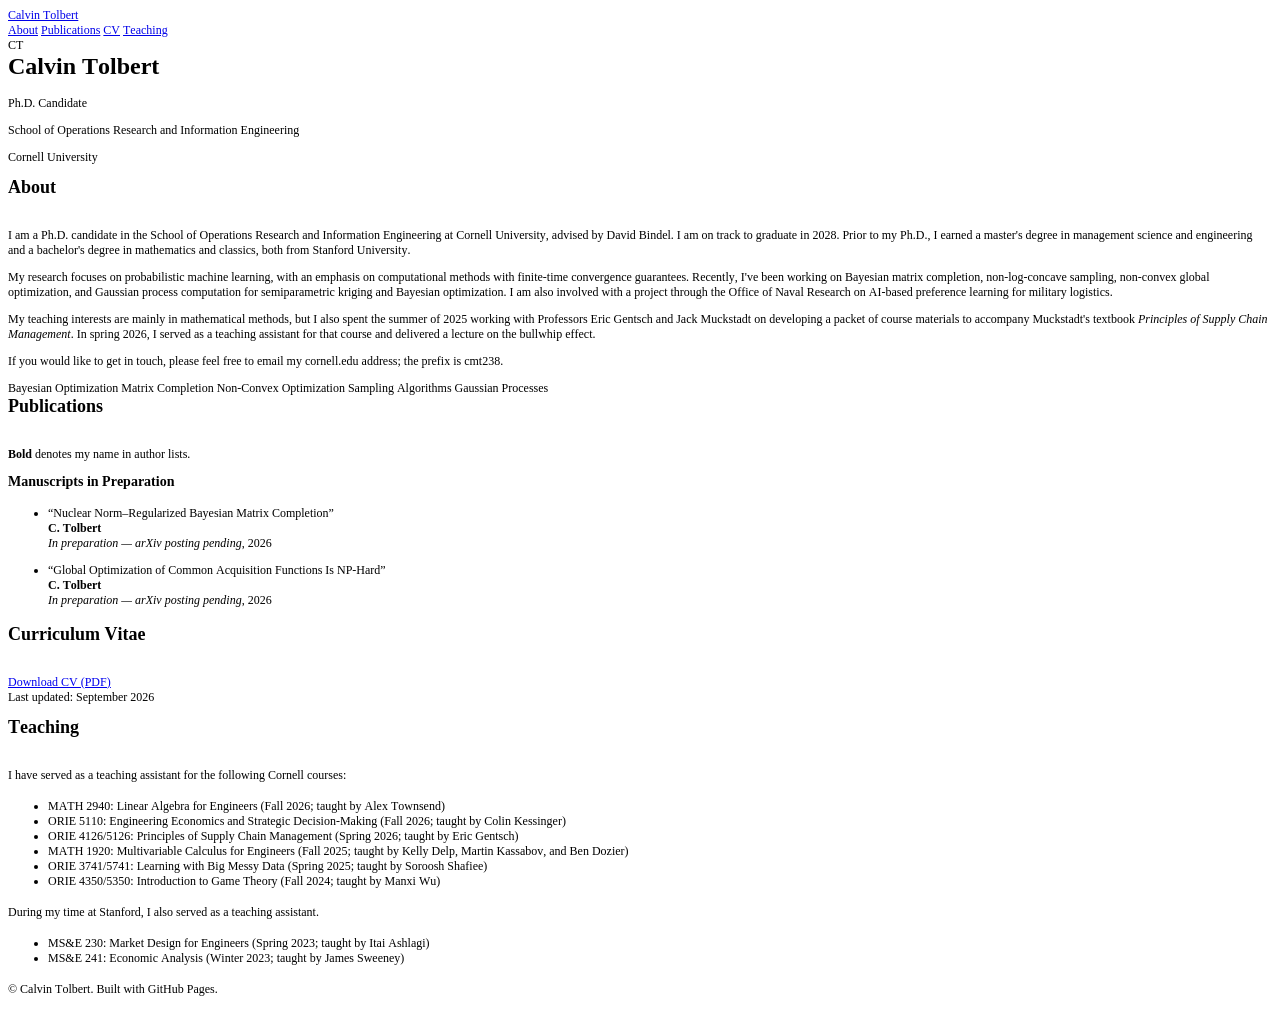
==== index.html @ 3b88bd6a "Update index.html" ====
<!DOCTYPE html PUBLIC "-//W3C//DTD HTML 4.01//EN" "http://www.w3.org/TR/html4/strict.dtd">
<html>
<head>
  <meta http-equiv="Content-Type" content="text/html; charset=utf-8">
  <meta http-equiv="Content-Style-Type" content="text/css">
  <title></title>
  <meta name="Description" content="Personal academic website of Calvin Tolbert — Ph.D. candidate, School of Operations Research and Information Engineering, Cornell University. Research, publications, and CV.">
  <meta name="Generator" content="Cocoa HTML Writer">
  <meta name="CocoaVersion" content="2685.6">
  <style type="text/css">
    p.p1 {margin: 0.0px 0.0px 0.0px 0.0px; font: 12.0px Times; color: #0000e9; -webkit-text-stroke: #0000e9}
    p.p2 {margin: 0.0px 0.0px 0.0px 0.0px; font: 12.0px Times; -webkit-text-stroke: #000000}
    p.p4 {margin: 0.0px 0.0px 12.0px 0.0px; font: 12.0px Times; -webkit-text-stroke: #000000}
    p.p6 {margin: 0.0px 0.0px 0.0px 0.0px; font: 12.0px Times; -webkit-text-stroke: #000000; min-height: 14.0px}
    li.li2 {margin: 0.0px 0.0px 0.0px 0.0px; font: 12.0px Times; -webkit-text-stroke: #000000}
    li.li4 {margin: 0.0px 0.0px 12.0px 0.0px; font: 12.0px Times; -webkit-text-stroke: #000000}
    span.s1 {text-decoration: underline ; font-kerning: none}
    span.s2 {font-kerning: none; color: #000000; -webkit-text-stroke: 0px #000000}
    span.s3 {font-kerning: none}
    span.s4 {-webkit-text-stroke: 0px #000000}
    ul.ul1 {list-style-type: disc}
  </style>
</head>
<body>
<p class="p1"><span class="s1">Calvin Tolbert</span></p>
<p class="p1"><span class="s1">About</span><span class="s2"> </span><span class="s1">Publications</span><span class="s2"> </span><span class="s1">CV</span><span class="s2"> </span><span class="s1">Teaching</span><span class="s2"> </span></p>
<p class="p2"><span class="s3">CT</span></p>
<h1 style="margin: 0.0px 0.0px 16.1px 0.0px; font: 24.0px Times; -webkit-text-stroke: #000000"><span class="s3"><b>Calvin Tolbert</b></span></h1>
<p class="p4"><span class="s3">Ph.D. Candidate</span></p>
<p class="p4"><span class="s3">School of Operations Research and Information Engineering</span></p>
<p class="p4"><span class="s3">Cornell University</span></p>
<h2 style="margin: 0.0px 0.0px 14.9px 0.0px; font: 18.0px Times; -webkit-text-stroke: #000000"><span class="s3"><b>About</b></span></h2>
<p class="p6"><span class="s3"></span><br></p>
<p class="p4"><span class="s3">I am a Ph.D. candidate in the School of Operations Research and Information Engineering at Cornell University, advised by David Bindel. I am on track to graduate in 2028. Prior to my Ph.D., I earned a master's degree in management science and engineering and a bachelor's degree in mathematics and classics, both from Stanford University.</span></p>
<p class="p4"><span class="s3">My research focuses on probabilistic machine learning, with an emphasis on computational methods with finite-time convergence guarantees. Recently, I've been working on Bayesian matrix completion, non-log-concave sampling, non-convex global optimization, and Gaussian process computation for semiparametric kriging and Bayesian optimization. I am also involved with a project through the Office of Naval Research on AI-based preference learning for military logistics.</span></p>
<p class="p4"><span class="s3">My teaching interests are mainly in mathematical methods, but I also spent the summer of 2025 working with Professors Eric Gentsch and Jack Muckstadt on developing a packet of course materials to accompany Muckstadt's textbook <i>Principles of Supply Chain Management</i>. In spring 2026, I served as a teaching assistant for that course and delivered a lecture on the bullwhip effect.</span></p>
<p class="p4"><span class="s3">If you would like to get in touch, please feel free to email my cornell.edu address; the prefix is cmt238.</span></p>
<p class="p2"><span class="s3">Bayesian Optimization Matrix Completion Non-Convex Optimization Sampling Algorithms Gaussian Processes</span></p>
<h2 style="margin: 0.0px 0.0px 14.9px 0.0px; font: 18.0px Times; -webkit-text-stroke: #000000"><span class="s3"><b>Publications</b></span></h2>
<p class="p6"><span class="s3"></span><br></p>
<p class="p4"><span class="s3"><b>Bold</b> denotes my name in author lists.</span></p>
<h3 style="margin: 0.0px 0.0px 14.0px 0.0px; font: 14.0px Times; -webkit-text-stroke: #000000"><span class="s3"><b>Manuscripts in Preparation</b></span></h3>
<ul class="ul1">
  <li class="li4"><span class="s4"></span><span class="s3">“Nuclear Norm–Regularized Bayesian Matrix Completion”<br>
<b>C. Tolbert</b><br>
<i>In preparation — arXiv posting pending</i>, 2026</span></li>
  <li class="li4"><span class="s4"></span><span class="s3">“Global Optimization of Common Acquisition Functions Is NP-Hard”<br>
<b>C. Tolbert</b><br>
<i>In preparation — arXiv posting pending</i>, 2026</span></li>
</ul>
<h2 style="margin: 0.0px 0.0px 14.9px 0.0px; font: 18.0px Times; -webkit-text-stroke: #000000"><span class="s3"><b>Curriculum Vitae</b></span></h2>
<p class="p6"><span class="s3"></span><br></p>
<!-- <p class="p4"><span class="s3">For full details on my education, research, teaching, and presentations, please see my CV.</span></p> -->
<p class="p1"><span class="s1"><a href="file:///Users/calvintolbert/Downloads/academic-site%202/cv/Tolbert%20CV%2008-2026.pdf">Download CV (PDF)</a></span></p>
<p class="p4"><span class="s3">Last updated: September 2026</span></p>
<h2 style="margin: 0.0px 0.0px 14.9px 0.0px; font: 18.0px Times; -webkit-text-stroke: #000000"><span class="s3"><b>Teaching</b></span></h2>
<p class="p6"><span class="s3"></span><br></p>
<p class="p4"><span class="s3">I have served as a teaching assistant for the following Cornell courses:</span></p>
<ul class="ul1">
  <li class="li2"><span class="s4"></span><span class="s3">MATH 2940: Linear Algebra for Engineers (Fall 2026; taught by Alex Townsend)</span></li>
  <li class="li2"><span class="s4"></span><span class="s3">ORIE 5110: Engineering Economics and Strategic Decision-Making (Fall 2026; taught by Colin Kessinger)</span></li>
  <li class="li2"><span class="s4"></span><span class="s3">ORIE 4126/5126: Principles of Supply Chain Management (Spring 2026; taught by Eric Gentsch)</span></li>
  <li class="li2"><span class="s4"></span><span class="s3">MATH 1920: Multivariable Calculus for Engineers (Fall 2025; taught by Kelly Delp, Martin Kassabov, and Ben Dozier)</span></li>
  <li class="li2"><span class="s4"></span><span class="s3">ORIE 3741/5741: Learning with Big Messy Data (Spring 2025; taught by Soroosh Shafiee)</span></li>
  <li class="li2"><span class="s4"></span><span class="s3">ORIE 4350/5350: Introduction to Game Theory (Fall 2024; taught by Manxi Wu)</span></li>
</ul>
<p class="p4"><span class="s3">During my time at Stanford, I also served as a teaching assistant.</span></p>
<ul class="ul1">
  <li class="li2"><span class="s4"></span><span class="s3">MS&amp;E 230: Market Design for Engineers (Spring 2023; taught by Itai Ashlagi)</span></li>
  <li class="li2"><span class="s4"></span><span class="s3">MS&amp;E 241: Economic Analysis (Winter 2023; taught by James Sweeney)</span></li>
</ul>
<p class="p4"><span class="s3">© Calvin Tolbert. Built with GitHub Pages.</span></p>
</body>
</html>
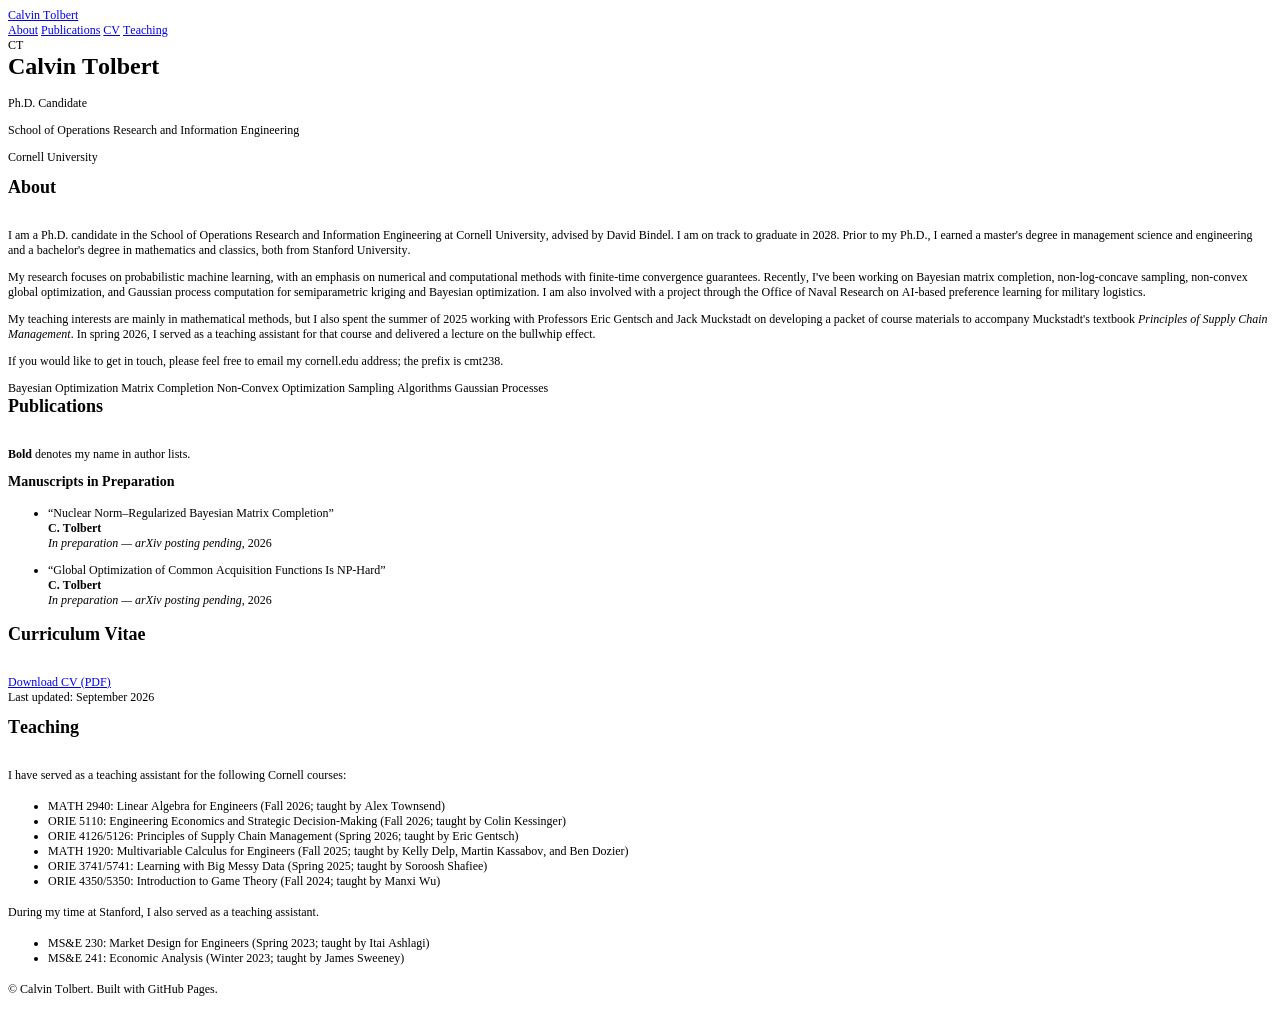
==== commit d97c2e78: "Update index.html" ====
--- a/index.html
+++ b/index.html
@@ -32,7 +32,7 @@
 <h2 style="margin: 0.0px 0.0px 14.9px 0.0px; font: 18.0px Times; -webkit-text-stroke: #000000"><span class="s3"><b>About</b></span></h2>
 <p class="p6"><span class="s3"></span><br></p>
 <p class="p4"><span class="s3">I am a Ph.D. candidate in the School of Operations Research and Information Engineering at Cornell University, advised by David Bindel. I am on track to graduate in 2028. Prior to my Ph.D., I earned a master's degree in management science and engineering and a bachelor's degree in mathematics and classics, both from Stanford University.</span></p>
-<p class="p4"><span class="s3">My research focuses on probabilistic machine learning, with an emphasis on computational methods with finite-time convergence guarantees. Recently, I've been working on Bayesian matrix completion, non-log-concave sampling, non-convex global optimization, and Gaussian process computation for semiparametric kriging and Bayesian optimization. I am also involved with a project through the Office of Naval Research on AI-based preference learning for military logistics.</span></p>
+<p class="p4"><span class="s3">My research focuses on probabilistic machine learning, with an emphasis on numerical and computational methods with finite-time convergence guarantees. Recently, I've been working on Bayesian matrix completion, non-log-concave sampling, non-convex global optimization, and Gaussian process computation for semiparametric kriging and Bayesian optimization. I am also involved with a project through the Office of Naval Research on AI-based preference learning for military logistics.</span></p>
 <p class="p4"><span class="s3">My teaching interests are mainly in mathematical methods, but I also spent the summer of 2025 working with Professors Eric Gentsch and Jack Muckstadt on developing a packet of course materials to accompany Muckstadt's textbook <i>Principles of Supply Chain Management</i>. In spring 2026, I served as a teaching assistant for that course and delivered a lecture on the bullwhip effect.</span></p>
 <p class="p4"><span class="s3">If you would like to get in touch, please feel free to email my cornell.edu address; the prefix is cmt238.</span></p>
 <p class="p2"><span class="s3">Bayesian Optimization Matrix Completion Non-Convex Optimization Sampling Algorithms Gaussian Processes</span></p>
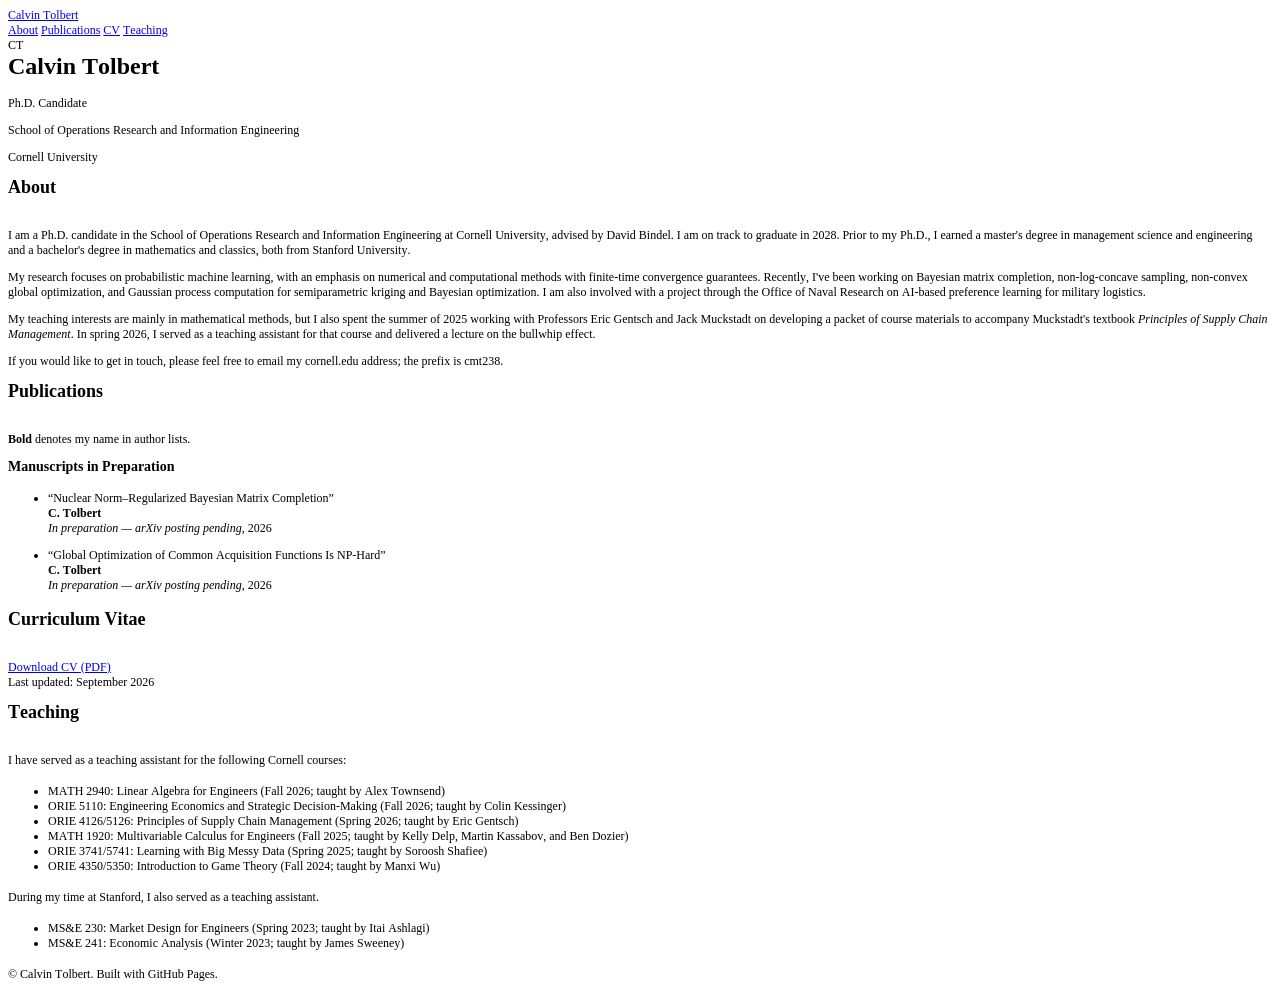
==== commit b97e7d90: "Update index.html" ====
--- a/index.html
+++ b/index.html
@@ -35,7 +35,6 @@
 <p class="p4"><span class="s3">My research focuses on probabilistic machine learning, with an emphasis on numerical and computational methods with finite-time convergence guarantees. Recently, I've been working on Bayesian matrix completion, non-log-concave sampling, non-convex global optimization, and Gaussian process computation for semiparametric kriging and Bayesian optimization. I am also involved with a project through the Office of Naval Research on AI-based preference learning for military logistics.</span></p>
 <p class="p4"><span class="s3">My teaching interests are mainly in mathematical methods, but I also spent the summer of 2025 working with Professors Eric Gentsch and Jack Muckstadt on developing a packet of course materials to accompany Muckstadt's textbook <i>Principles of Supply Chain Management</i>. In spring 2026, I served as a teaching assistant for that course and delivered a lecture on the bullwhip effect.</span></p>
 <p class="p4"><span class="s3">If you would like to get in touch, please feel free to email my cornell.edu address; the prefix is cmt238.</span></p>
-<p class="p2"><span class="s3">Bayesian Optimization Matrix Completion Non-Convex Optimization Sampling Algorithms Gaussian Processes</span></p>
 <h2 style="margin: 0.0px 0.0px 14.9px 0.0px; font: 18.0px Times; -webkit-text-stroke: #000000"><span class="s3"><b>Publications</b></span></h2>
 <p class="p6"><span class="s3"></span><br></p>
 <p class="p4"><span class="s3"><b>Bold</b> denotes my name in author lists.</span></p>
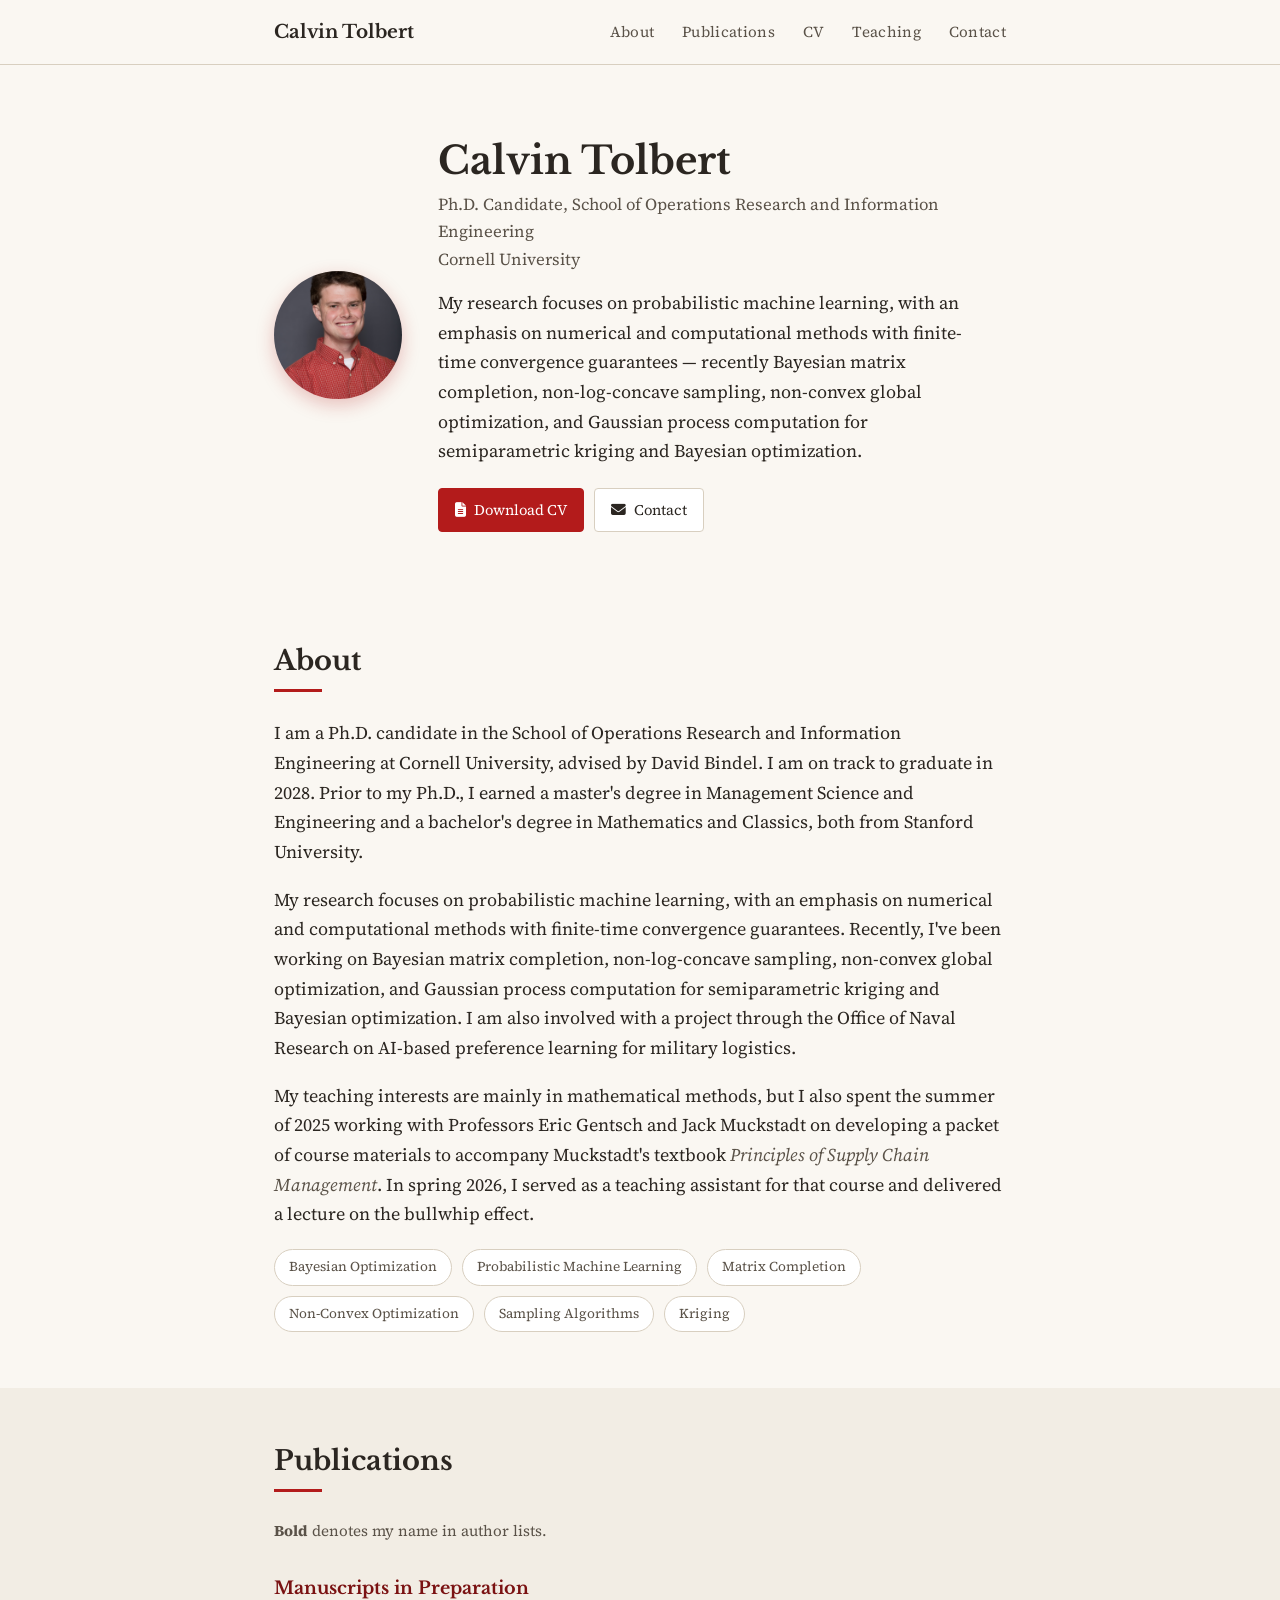
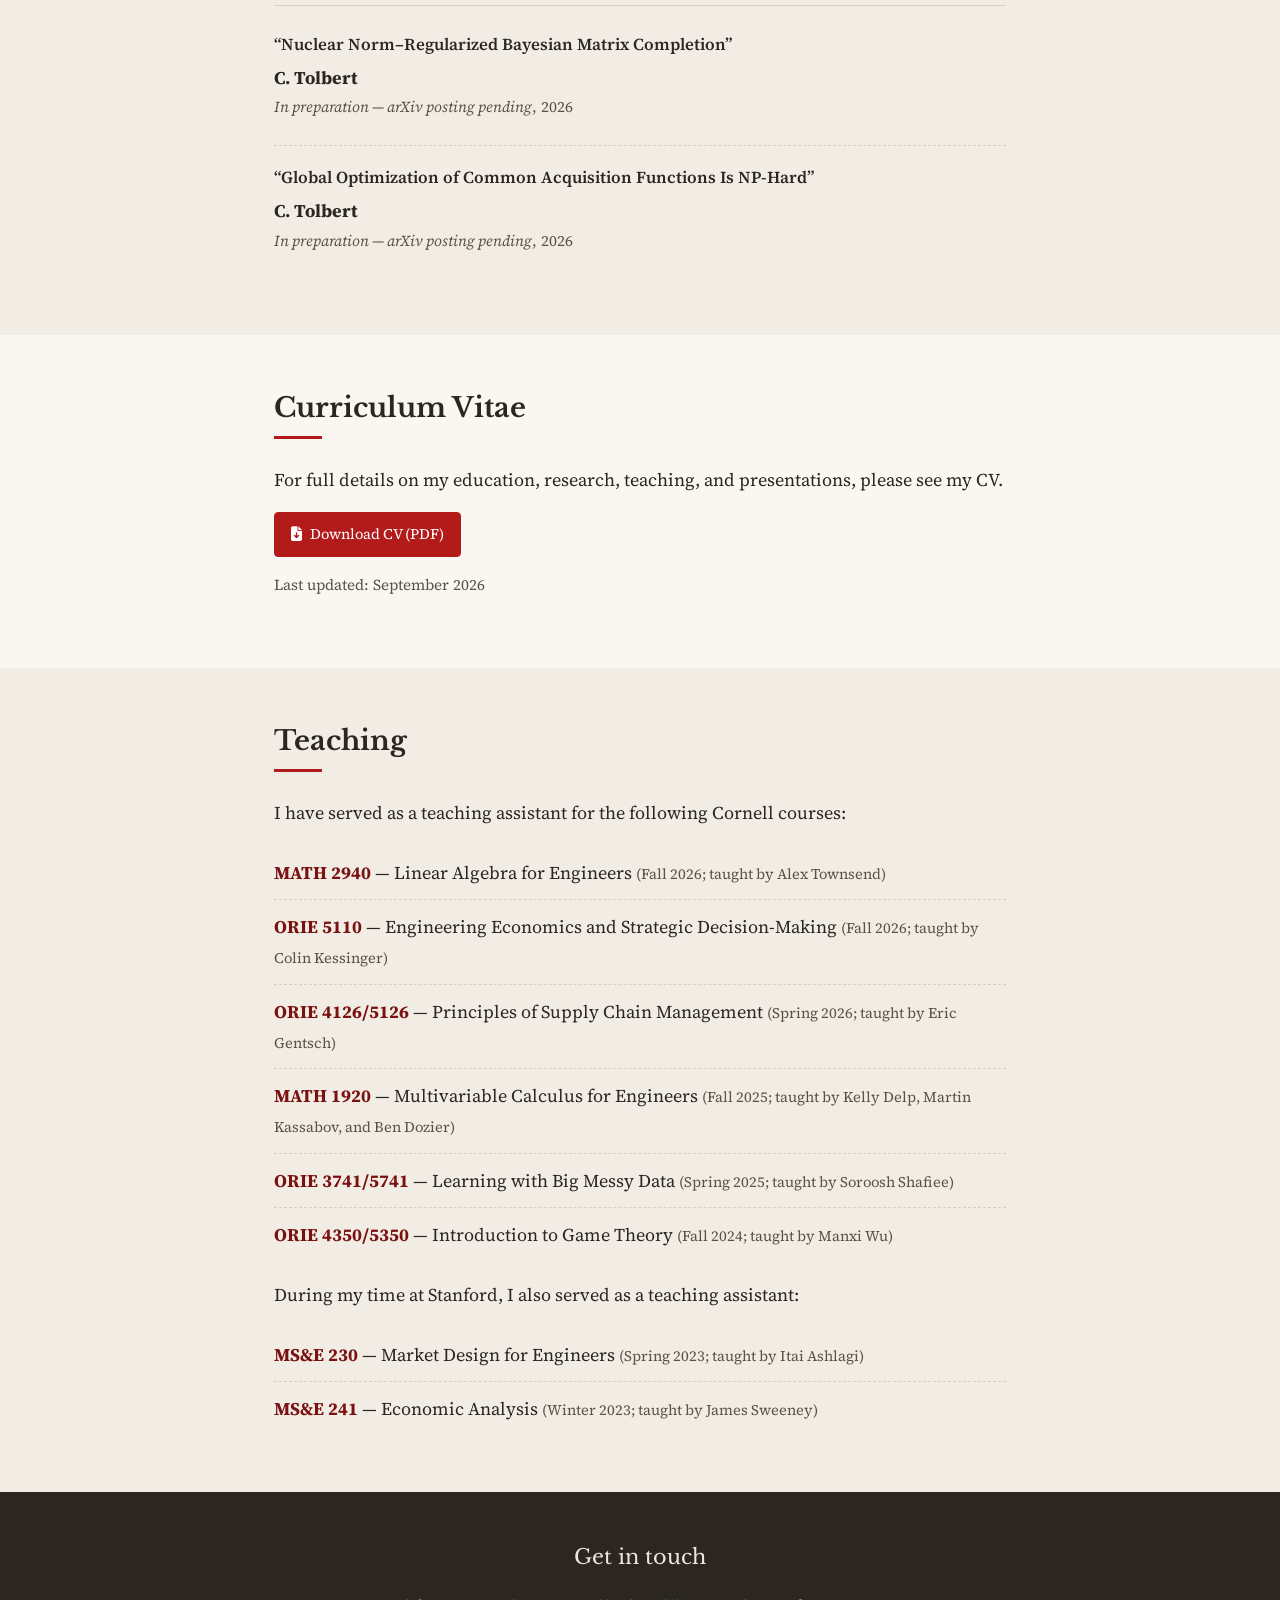
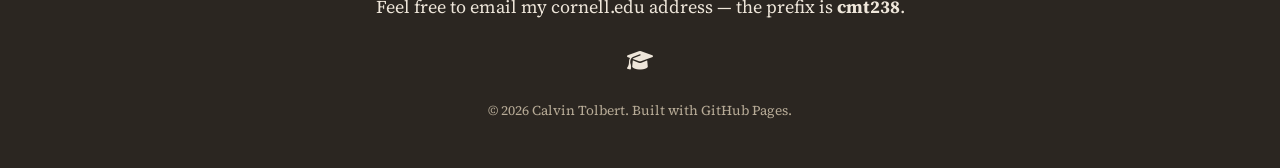
==== commit bcf64600: "Update index.html" ====
--- a/index.html
+++ b/index.html
@@ -1,73 +1,175 @@
-<!DOCTYPE html PUBLIC "-//W3C//DTD HTML 4.01//EN" "http://www.w3.org/TR/html4/strict.dtd">
-<html>
+<!DOCTYPE html>
+<html lang="en">
 <head>
-  <meta http-equiv="Content-Type" content="text/html; charset=utf-8">
-  <meta http-equiv="Content-Style-Type" content="text/css">
-  <title></title>
-  <meta name="Description" content="Personal academic website of Calvin Tolbert — Ph.D. candidate, School of Operations Research and Information Engineering, Cornell University. Research, publications, and CV.">
-  <meta name="Generator" content="Cocoa HTML Writer">
-  <meta name="CocoaVersion" content="2685.6">
-  <style type="text/css">
-    p.p1 {margin: 0.0px 0.0px 0.0px 0.0px; font: 12.0px Times; color: #0000e9; -webkit-text-stroke: #0000e9}
-    p.p2 {margin: 0.0px 0.0px 0.0px 0.0px; font: 12.0px Times; -webkit-text-stroke: #000000}
-    p.p4 {margin: 0.0px 0.0px 12.0px 0.0px; font: 12.0px Times; -webkit-text-stroke: #000000}
-    p.p6 {margin: 0.0px 0.0px 0.0px 0.0px; font: 12.0px Times; -webkit-text-stroke: #000000; min-height: 14.0px}
-    li.li2 {margin: 0.0px 0.0px 0.0px 0.0px; font: 12.0px Times; -webkit-text-stroke: #000000}
-    li.li4 {margin: 0.0px 0.0px 12.0px 0.0px; font: 12.0px Times; -webkit-text-stroke: #000000}
-    span.s1 {text-decoration: underline ; font-kerning: none}
-    span.s2 {font-kerning: none; color: #000000; -webkit-text-stroke: 0px #000000}
-    span.s3 {font-kerning: none}
-    span.s4 {-webkit-text-stroke: 0px #000000}
-    ul.ul1 {list-style-type: disc}
-  </style>
+<meta charset="UTF-8">
+<meta name="viewport" content="width=device-width, initial-scale=1.0">
+<title>Calvin Tolbert — Academic Website</title>
+<meta name="description" content="Personal academic website of Calvin Tolbert — Ph.D. candidate, School of Operations Research and Information Engineering, Cornell University. Research, publications, and CV.">
+
+<!-- Fonts -->
+<link rel="preconnect" href="https://fonts.googleapis.com">
+<link rel="preconnect" href="https://fonts.gstatic.com" crossorigin>
+<link href="https://fonts.googleapis.com/css2?family=Source+Serif+4:ital,wght@0,400;0,600;1,400&family=Libre+Baskerville:ital,wght@0,400;0,700;1,400&display=swap" rel="stylesheet">
+
+<!-- Icons -->
+<link rel="stylesheet" href="https://cdnjs.cloudflare.com/ajax/libs/font-awesome/6.5.2/css/all.min.css" integrity="sha512-SnH5WK+bZxgPHs44uWIX+LLJAJ9/2PkPKZ5QiAj6Ta86w+fsb2TkcmfRyVX3pBnMFcV7oQPJkl9QevSCWr3W6A==" crossorigin="anonymous" referrerpolicy="no-referrer">
+
+<link rel="stylesheet" href="style.css">
 </head>
 <body>
-<p class="p1"><span class="s1">Calvin Tolbert</span></p>
-<p class="p1"><span class="s1">About</span><span class="s2"> </span><span class="s1">Publications</span><span class="s2"> </span><span class="s1">CV</span><span class="s2"> </span><span class="s1">Teaching</span><span class="s2"> </span></p>
-<p class="p2"><span class="s3">CT</span></p>
-<h1 style="margin: 0.0px 0.0px 16.1px 0.0px; font: 24.0px Times; -webkit-text-stroke: #000000"><span class="s3"><b>Calvin Tolbert</b></span></h1>
-<p class="p4"><span class="s3">Ph.D. Candidate</span></p>
-<p class="p4"><span class="s3">School of Operations Research and Information Engineering</span></p>
-<p class="p4"><span class="s3">Cornell University</span></p>
-<h2 style="margin: 0.0px 0.0px 14.9px 0.0px; font: 18.0px Times; -webkit-text-stroke: #000000"><span class="s3"><b>About</b></span></h2>
-<p class="p6"><span class="s3"></span><br></p>
-<p class="p4"><span class="s3">I am a Ph.D. candidate in the School of Operations Research and Information Engineering at Cornell University, advised by David Bindel. I am on track to graduate in 2028. Prior to my Ph.D., I earned a master's degree in management science and engineering and a bachelor's degree in mathematics and classics, both from Stanford University.</span></p>
-<p class="p4"><span class="s3">My research focuses on probabilistic machine learning, with an emphasis on numerical and computational methods with finite-time convergence guarantees. Recently, I've been working on Bayesian matrix completion, non-log-concave sampling, non-convex global optimization, and Gaussian process computation for semiparametric kriging and Bayesian optimization. I am also involved with a project through the Office of Naval Research on AI-based preference learning for military logistics.</span></p>
-<p class="p4"><span class="s3">My teaching interests are mainly in mathematical methods, but I also spent the summer of 2025 working with Professors Eric Gentsch and Jack Muckstadt on developing a packet of course materials to accompany Muckstadt's textbook <i>Principles of Supply Chain Management</i>. In spring 2026, I served as a teaching assistant for that course and delivered a lecture on the bullwhip effect.</span></p>
-<p class="p4"><span class="s3">If you would like to get in touch, please feel free to email my cornell.edu address; the prefix is cmt238.</span></p>
-<h2 style="margin: 0.0px 0.0px 14.9px 0.0px; font: 18.0px Times; -webkit-text-stroke: #000000"><span class="s3"><b>Publications</b></span></h2>
-<p class="p6"><span class="s3"></span><br></p>
-<p class="p4"><span class="s3"><b>Bold</b> denotes my name in author lists.</span></p>
-<h3 style="margin: 0.0px 0.0px 14.0px 0.0px; font: 14.0px Times; -webkit-text-stroke: #000000"><span class="s3"><b>Manuscripts in Preparation</b></span></h3>
-<ul class="ul1">
-  <li class="li4"><span class="s4"></span><span class="s3">“Nuclear Norm–Regularized Bayesian Matrix Completion”<br>
-<b>C. Tolbert</b><br>
-<i>In preparation — arXiv posting pending</i>, 2026</span></li>
-  <li class="li4"><span class="s4"></span><span class="s3">“Global Optimization of Common Acquisition Functions Is NP-Hard”<br>
-<b>C. Tolbert</b><br>
-<i>In preparation — arXiv posting pending</i>, 2026</span></li>
-</ul>
-<h2 style="margin: 0.0px 0.0px 14.9px 0.0px; font: 18.0px Times; -webkit-text-stroke: #000000"><span class="s3"><b>Curriculum Vitae</b></span></h2>
-<p class="p6"><span class="s3"></span><br></p>
-<!-- <p class="p4"><span class="s3">For full details on my education, research, teaching, and presentations, please see my CV.</span></p> -->
-<p class="p1"><span class="s1"><a href="file:///Users/calvintolbert/Downloads/academic-site%202/cv/Tolbert%20CV%2008-2026.pdf">Download CV (PDF)</a></span></p>
-<p class="p4"><span class="s3">Last updated: September 2026</span></p>
-<h2 style="margin: 0.0px 0.0px 14.9px 0.0px; font: 18.0px Times; -webkit-text-stroke: #000000"><span class="s3"><b>Teaching</b></span></h2>
-<p class="p6"><span class="s3"></span><br></p>
-<p class="p4"><span class="s3">I have served as a teaching assistant for the following Cornell courses:</span></p>
-<ul class="ul1">
-  <li class="li2"><span class="s4"></span><span class="s3">MATH 2940: Linear Algebra for Engineers (Fall 2026; taught by Alex Townsend)</span></li>
-  <li class="li2"><span class="s4"></span><span class="s3">ORIE 5110: Engineering Economics and Strategic Decision-Making (Fall 2026; taught by Colin Kessinger)</span></li>
-  <li class="li2"><span class="s4"></span><span class="s3">ORIE 4126/5126: Principles of Supply Chain Management (Spring 2026; taught by Eric Gentsch)</span></li>
-  <li class="li2"><span class="s4"></span><span class="s3">MATH 1920: Multivariable Calculus for Engineers (Fall 2025; taught by Kelly Delp, Martin Kassabov, and Ben Dozier)</span></li>
-  <li class="li2"><span class="s4"></span><span class="s3">ORIE 3741/5741: Learning with Big Messy Data (Spring 2025; taught by Soroosh Shafiee)</span></li>
-  <li class="li2"><span class="s4"></span><span class="s3">ORIE 4350/5350: Introduction to Game Theory (Fall 2024; taught by Manxi Wu)</span></li>
-</ul>
-<p class="p4"><span class="s3">During my time at Stanford, I also served as a teaching assistant.</span></p>
-<ul class="ul1">
-  <li class="li2"><span class="s4"></span><span class="s3">MS&amp;E 230: Market Design for Engineers (Spring 2023; taught by Itai Ashlagi)</span></li>
-  <li class="li2"><span class="s4"></span><span class="s3">MS&amp;E 241: Economic Analysis (Winter 2023; taught by James Sweeney)</span></li>
-</ul>
-<p class="p4"><span class="s3">© Calvin Tolbert. Built with GitHub Pages.</span></p>
+
+<header class="site-header">
+  <div class="wrap header-inner">
+    <a class="brand" href="#top">Calvin Tolbert</a>
+    <button class="nav-toggle" id="navToggle" aria-label="Toggle navigation" aria-expanded="false">
+      <span></span><span></span><span></span>
+    </button>
+    <nav id="siteNav">
+      <a href="#about">About</a>
+      <a href="#publications">Publications</a>
+      <a href="#cv">CV</a>
+      <a href="#teaching">Teaching</a>
+      <a href="#contact">Contact</a>
+    </nav>
+  </div>
+</header>
+
+<main>
+
+  <!-- ================= HERO ================= -->
+  <section class="hero" id="top">
+    <div class="wrap hero-inner">
+      <img class="avatar" src="assets/img/Calvin%204.jpg" alt="Photo of Calvin Tolbert">
+      <div class="hero-text">
+        <h1>Calvin Tolbert</h1>
+        <p class="role">Ph.D. Candidate, School of Operations Research and Information Engineering<br>Cornell University</p>
+        <p class="tagline">My research focuses on probabilistic machine learning, with an emphasis on numerical and computational methods with finite-time convergence guarantees — recently Bayesian matrix completion, non-log-concave sampling, non-convex global optimization, and Gaussian process computation for semiparametric kriging and Bayesian optimization.</p>
+        <div class="hero-links">
+          <a href="cv/Tolbert%20CV%2008-2026.pdf" class="btn btn-primary"><i class="fa-solid fa-file-lines"></i> Download CV</a>
+          <a href="#contact" class="btn"><i class="fa-solid fa-envelope"></i> Contact</a>
+        </div>
+      </div>
+    </div>
+  </section>
+
+  <!-- ================= ABOUT ================= -->
+  <section id="about" class="section">
+    <div class="wrap">
+      <h2>About</h2>
+      <div class="rule"></div>
+      <p>
+        I am a Ph.D. candidate in the School of Operations Research and Information Engineering at Cornell
+        University, advised by David Bindel. I am on track to graduate in 2028. Prior to my Ph.D., I earned
+        a master's degree in Management Science and Engineering and a bachelor's degree in Mathematics and
+        Classics, both from Stanford University.
+      </p>
+      <p>
+        My research focuses on probabilistic machine learning, with an emphasis on numerical and
+        computational methods with finite-time convergence guarantees. Recently, I've been working on
+        Bayesian matrix completion, non-log-concave sampling, non-convex global optimization, and Gaussian
+        process computation for semiparametric kriging and Bayesian optimization. I am also involved with a
+        project through the Office of Naval Research on AI-based preference learning for military logistics.
+      </p>
+      <p>
+        My teaching interests are mainly in mathematical methods, but I also spent the summer of 2025
+        working with Professors Eric Gentsch and Jack Muckstadt on developing a packet of course materials
+        to accompany Muckstadt's textbook <em>Principles of Supply Chain Management</em>. In spring 2026, I
+        served as a teaching assistant for that course and delivered a lecture on the bullwhip effect.
+      </p>
+
+      <div class="interests">
+        <span class="tag">Bayesian Optimization</span>
+        <span class="tag">Probabilistic Machine Learning</span>
+        <span class="tag">Matrix Completion</span>
+        <span class="tag">Non-Convex Optimization</span>
+        <span class="tag">Sampling Algorithms</span>
+        <span class="tag">Kriging</span>
+      </div>
+    </div>
+  </section>
+
+  <!-- ================= PUBLICATIONS ================= -->
+  <section id="publications" class="section alt">
+    <div class="wrap">
+      <h2>Publications</h2>
+      <div class="rule"></div>
+      <p class="section-note"><strong>Bold</strong> denotes my name in author lists.</p>
+
+      <h3 class="pub-group">Manuscripts in Preparation</h3>
+      <ul class="pub-list">
+        <li class="pub-item">
+          <p class="pub-title">&ldquo;Nuclear Norm&#8211;Regularized Bayesian Matrix Completion&rdquo;</p>
+          <p class="pub-authors"><strong>C. Tolbert</strong></p>
+          <p class="pub-venue"><em>In preparation — arXiv posting pending</em>, 2026</p>
+        </li>
+        <li class="pub-item">
+          <p class="pub-title">&ldquo;Global Optimization of Common Acquisition Functions Is NP-Hard&rdquo;</p>
+          <p class="pub-authors"><strong>C. Tolbert</strong></p>
+          <p class="pub-venue"><em>In preparation — arXiv posting pending</em>, 2026</p>
+        </li>
+      </ul>
+    </div>
+  </section>
+
+  <!-- ================= CV ================= -->
+  <section id="cv" class="section">
+    <div class="wrap cv-wrap">
+      <h2>Curriculum Vitae</h2>
+      <div class="rule"></div>
+      <p>For full details on my education, research, teaching, and presentations, please see my CV.</p>
+      <a href="cv/Tolbert%20CV%2008-2026.pdf" class="btn btn-primary"><i class="fa-solid fa-file-arrow-down"></i> Download CV (PDF)</a>
+      <p class="section-note">Last updated: September 2026</p>
+    </div>
+  </section>
+
+  <!-- ================= TEACHING ================= -->
+  <section id="teaching" class="section alt">
+    <div class="wrap">
+      <h2>Teaching</h2>
+      <div class="rule"></div>
+      <p>I have served as a teaching assistant for the following Cornell courses:</p>
+      <ul class="teaching-list">
+        <li><span class="course-code">MATH 2940</span> — <span class="course-name">Linear Algebra for Engineers</span> <span class="course-role">(Fall 2026; taught by Alex Townsend)</span></li>
+        <li><span class="course-code">ORIE 5110</span> — <span class="course-name">Engineering Economics and Strategic Decision-Making</span> <span class="course-role">(Fall 2026; taught by Colin Kessinger)</span></li>
+        <li><span class="course-code">ORIE 4126/5126</span> — <span class="course-name">Principles of Supply Chain Management</span> <span class="course-role">(Spring 2026; taught by Eric Gentsch)</span></li>
+        <li><span class="course-code">MATH 1920</span> — <span class="course-name">Multivariable Calculus for Engineers</span> <span class="course-role">(Fall 2025; taught by Kelly Delp, Martin Kassabov, and Ben Dozier)</span></li>
+        <li><span class="course-code">ORIE 3741/5741</span> — <span class="course-name">Learning with Big Messy Data</span> <span class="course-role">(Spring 2025; taught by Soroosh Shafiee)</span></li>
+        <li><span class="course-code">ORIE 4350/5350</span> — <span class="course-name">Introduction to Game Theory</span> <span class="course-role">(Fall 2024; taught by Manxi Wu)</span></li>
+      </ul>
+      <p>During my time at Stanford, I also served as a teaching assistant:</p>
+      <ul class="teaching-list">
+        <li><span class="course-code">MS&amp;E 230</span> — <span class="course-name">Market Design for Engineers</span> <span class="course-role">(Spring 2023; taught by Itai Ashlagi)</span></li>
+        <li><span class="course-code">MS&amp;E 241</span> — <span class="course-name">Economic Analysis</span> <span class="course-role">(Winter 2023; taught by James Sweeney)</span></li>
+      </ul>
+    </div>
+  </section>
+
+</main>
+
+<!-- ================= CONTACT / FOOTER ================= -->
+<footer id="contact">
+  <div class="wrap footer-inner">
+    <p class="footer-lead">Get in touch</p>
+    <p class="footer-email">Feel free to email my cornell.edu address — the prefix is <strong>cmt238</strong>.</p>
+    <div class="social-links">
+      <a href="https://scholar.google.com/citations?user=REPLACE_ME" aria-label="Google Scholar"><i class="fa-solid fa-graduation-cap"></i></a>
+    </div>
+    <p class="copyright">&copy; <span id="year"></span> Calvin Tolbert. Built with GitHub Pages.</p>
+  </div>
+</footer>
+
+<script>
+  document.getElementById('year').textContent = new Date().getFullYear();
+  const toggle = document.getElementById('navToggle');
+  const nav = document.getElementById('siteNav');
+  toggle.addEventListener('click', () => {
+    const open = nav.classList.toggle('open');
+    toggle.setAttribute('aria-expanded', open);
+  });
+  document.querySelectorAll('#siteNav a').forEach(link => {
+    link.addEventListener('click', () => nav.classList.remove('open'));
+  });
+</script>
+
 </body>
 </html>
--- a/style.css
+++ b/style.css
@@ -0,0 +1,419 @@
+/* ============================================================
+   Academic personal site — classic serif / CV style
+   Swap the CSS variables below to change the whole color scheme.
+   Default accent is Cornell carnelian (#B31B1B) — change freely.
+   ============================================================ */
+
+:root {
+  --bg: #faf7f2;
+  --bg-alt: #f2ede4;
+  --ink: #2b2621;
+  --ink-soft: #5a5248;
+  --accent: #b31b1b;
+  --accent-ink: #7a1212;
+  --rule: #d8cfc0;
+  --card-bg: #ffffff;
+  --serif-display: "Libre Baskerville", "Source Serif 4", Georgia, serif;
+  --serif-body: "Source Serif 4", Georgia, "Times New Roman", serif;
+  --max-width: 780px;
+}
+
+* { box-sizing: border-box; }
+
+html {
+  scroll-behavior: smooth;
+}
+
+body {
+  margin: 0;
+  background: var(--bg);
+  color: var(--ink);
+  font-family: var(--serif-body);
+  font-size: 18px;
+  line-height: 1.65;
+  -webkit-font-smoothing: antialiased;
+}
+
+.wrap {
+  max-width: var(--max-width);
+  margin: 0 auto;
+  padding: 0 24px;
+}
+
+h1, h2, h3 {
+  font-family: var(--serif-display);
+  font-weight: 700;
+  line-height: 1.25;
+  margin: 0 0 0.4em;
+}
+
+a {
+  color: var(--accent-ink);
+  text-decoration: none;
+  border-bottom: 1px solid transparent;
+  transition: border-color 0.15s ease, color 0.15s ease;
+}
+
+a:hover {
+  border-bottom-color: currentColor;
+}
+
+em {
+  font-style: italic;
+  color: var(--ink-soft);
+}
+
+/* ---------------- Header / Nav ---------------- */
+
+.site-header {
+  position: sticky;
+  top: 0;
+  z-index: 20;
+  background: rgba(250, 247, 242, 0.92);
+  backdrop-filter: saturate(180%) blur(6px);
+  border-bottom: 1px solid var(--rule);
+}
+
+.header-inner {
+  display: flex;
+  align-items: center;
+  justify-content: space-between;
+  height: 64px;
+}
+
+.brand {
+  font-family: var(--serif-display);
+  font-weight: 700;
+  font-size: 1.15rem;
+  color: var(--ink);
+  border-bottom: none;
+}
+
+#siteNav {
+  display: flex;
+  gap: 28px;
+}
+
+#siteNav a {
+  color: var(--ink-soft);
+  font-size: 0.95rem;
+  letter-spacing: 0.02em;
+}
+
+#siteNav a:hover {
+  color: var(--accent-ink);
+}
+
+.nav-toggle {
+  display: none;
+  flex-direction: column;
+  justify-content: center;
+  gap: 5px;
+  width: 32px;
+  height: 32px;
+  background: none;
+  border: none;
+  cursor: pointer;
+  padding: 0;
+}
+
+.nav-toggle span {
+  display: block;
+  height: 2px;
+  width: 100%;
+  background: var(--ink);
+}
+
+/* ---------------- Hero ---------------- */
+
+.hero {
+  padding: 72px 0 56px;
+}
+
+.hero-inner {
+  display: flex;
+  align-items: center;
+  gap: 36px;
+}
+
+.avatar {
+  flex: none;
+  width: 128px;
+  height: 128px;
+  border-radius: 50%;
+  background: var(--accent);
+  color: #fff;
+  font-family: var(--serif-display);
+  font-size: 2.4rem;
+  display: flex;
+  align-items: center;
+  justify-content: center;
+  box-shadow: 0 6px 18px rgba(179, 27, 27, 0.25);
+  object-fit: cover;
+}
+
+.hero-text h1 {
+  font-size: 2.4rem;
+  margin-bottom: 0.15em;
+}
+
+.role {
+  margin: 0 0 14px;
+  color: var(--ink-soft);
+  font-size: 1.05rem;
+}
+
+.tagline {
+  margin: 0 0 22px;
+  max-width: 60ch;
+}
+
+.hero-links {
+  display: flex;
+  flex-wrap: wrap;
+  gap: 10px;
+}
+
+/* ---------------- Buttons ---------------- */
+
+.btn {
+  display: inline-flex;
+  align-items: center;
+  gap: 8px;
+  padding: 9px 16px;
+  border-radius: 4px;
+  border: 1px solid var(--rule);
+  background: var(--card-bg);
+  color: var(--ink);
+  font-family: var(--serif-body);
+  font-size: 0.92rem;
+}
+
+.btn:hover {
+  border-color: var(--accent);
+  color: var(--accent-ink);
+}
+
+.btn-primary {
+  background: var(--accent);
+  border-color: var(--accent);
+  color: #fff;
+}
+
+.btn-primary:hover {
+  background: var(--accent-ink);
+  border-color: var(--accent-ink);
+  color: #fff;
+}
+
+/* ---------------- Sections ---------------- */
+
+.section {
+  padding: 56px 0;
+}
+
+.section.alt {
+  background: var(--bg-alt);
+}
+
+.section h2 {
+  font-size: 1.7rem;
+}
+
+.rule {
+  width: 48px;
+  height: 3px;
+  background: var(--accent);
+  margin: 0 0 26px;
+}
+
+.section-note {
+  color: var(--ink-soft);
+  font-size: 0.95rem;
+}
+
+/* Research interest tags */
+
+.interests {
+  display: flex;
+  flex-wrap: wrap;
+  gap: 10px;
+  margin-top: 20px;
+}
+
+.tag {
+  font-family: var(--serif-body);
+  font-size: 0.85rem;
+  padding: 6px 14px;
+  border: 1px solid var(--rule);
+  border-radius: 999px;
+  color: var(--ink-soft);
+  background: var(--card-bg);
+}
+
+/* ---------------- Publications ---------------- */
+
+.pub-group {
+  margin-top: 34px;
+  font-size: 1.1rem;
+  color: var(--accent-ink);
+  border-bottom: 1px solid var(--rule);
+  padding-bottom: 6px;
+}
+
+.pub-list {
+  list-style: none;
+  margin: 0;
+  padding: 0;
+}
+
+.pub-item {
+  padding: 18px 0;
+  border-bottom: 1px dashed var(--rule);
+}
+
+.pub-item:last-child {
+  border-bottom: none;
+}
+
+.pub-title {
+  margin: 0 0 4px;
+  font-weight: 600;
+  font-size: 1.05rem;
+}
+
+.pub-authors {
+  margin: 0 0 2px;
+  color: var(--ink);
+}
+
+.pub-venue {
+  margin: 0 0 8px;
+  color: var(--ink-soft);
+  font-size: 0.95rem;
+}
+
+.pub-links {
+  margin: 0;
+  display: flex;
+  gap: 16px;
+  font-size: 0.88rem;
+}
+
+.pub-links a {
+  color: var(--accent-ink);
+}
+
+/* ---------------- Teaching ---------------- */
+
+.teaching-list {
+  list-style: none;
+  margin: 0;
+  padding: 0;
+}
+
+.teaching-list li {
+  padding: 12px 0;
+  border-bottom: 1px dashed var(--rule);
+}
+
+.teaching-list li:last-child {
+  border-bottom: none;
+}
+
+.course-code {
+  font-weight: 700;
+  color: var(--accent-ink);
+}
+
+.course-role {
+  color: var(--ink-soft);
+  font-size: 0.92rem;
+}
+
+/* ---------------- Footer ---------------- */
+
+#contact {
+  background: var(--ink);
+  color: #eee6da;
+  padding: 48px 0 32px;
+  text-align: center;
+}
+
+.footer-lead {
+  font-family: var(--serif-display);
+  font-size: 1.3rem;
+  margin: 0 0 8px;
+}
+
+.footer-email a {
+  color: #f2ede4;
+  font-size: 1.05rem;
+}
+
+.social-links {
+  display: flex;
+  justify-content: center;
+  gap: 22px;
+  margin: 22px 0;
+  font-size: 1.3rem;
+}
+
+.social-links a {
+  color: #eee6da;
+  border-bottom: none;
+}
+
+.social-links a:hover {
+  color: var(--accent);
+}
+
+.copyright {
+  color: #b7ab97;
+  font-size: 0.85rem;
+  margin-top: 18px;
+}
+
+/* ---------------- Responsive ---------------- */
+
+@media (max-width: 720px) {
+  .nav-toggle {
+    display: flex;
+  }
+
+  #siteNav {
+    position: absolute;
+    top: 64px;
+    left: 0;
+    right: 0;
+    background: var(--bg);
+    border-bottom: 1px solid var(--rule);
+    flex-direction: column;
+    gap: 0;
+    max-height: 0;
+    overflow: hidden;
+    transition: max-height 0.2s ease;
+  }
+
+  #siteNav.open {
+    max-height: 300px;
+  }
+
+  #siteNav a {
+    padding: 14px 24px;
+    border-bottom: 1px solid var(--rule);
+  }
+
+  .hero-inner {
+    flex-direction: column;
+    text-align: center;
+  }
+
+  .hero-links {
+    justify-content: center;
+  }
+
+  .tagline {
+    max-width: none;
+  }
+}
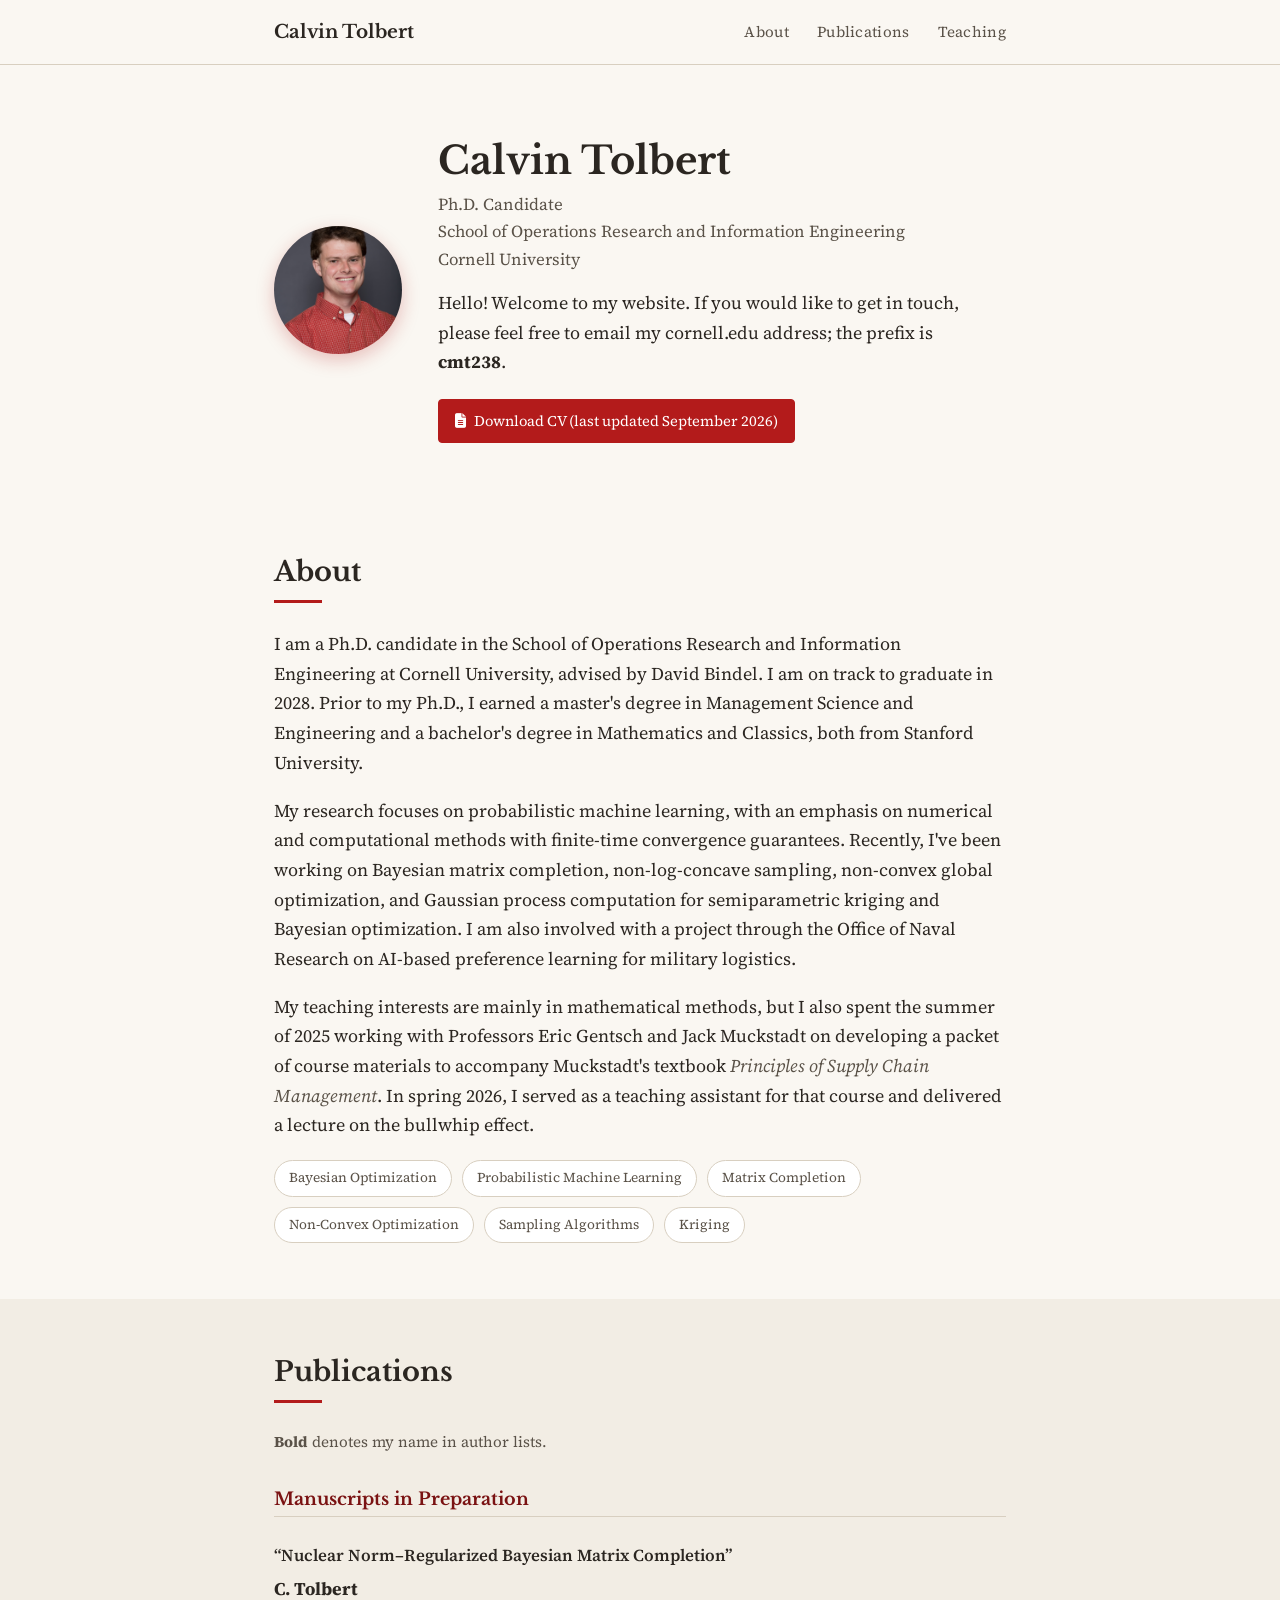
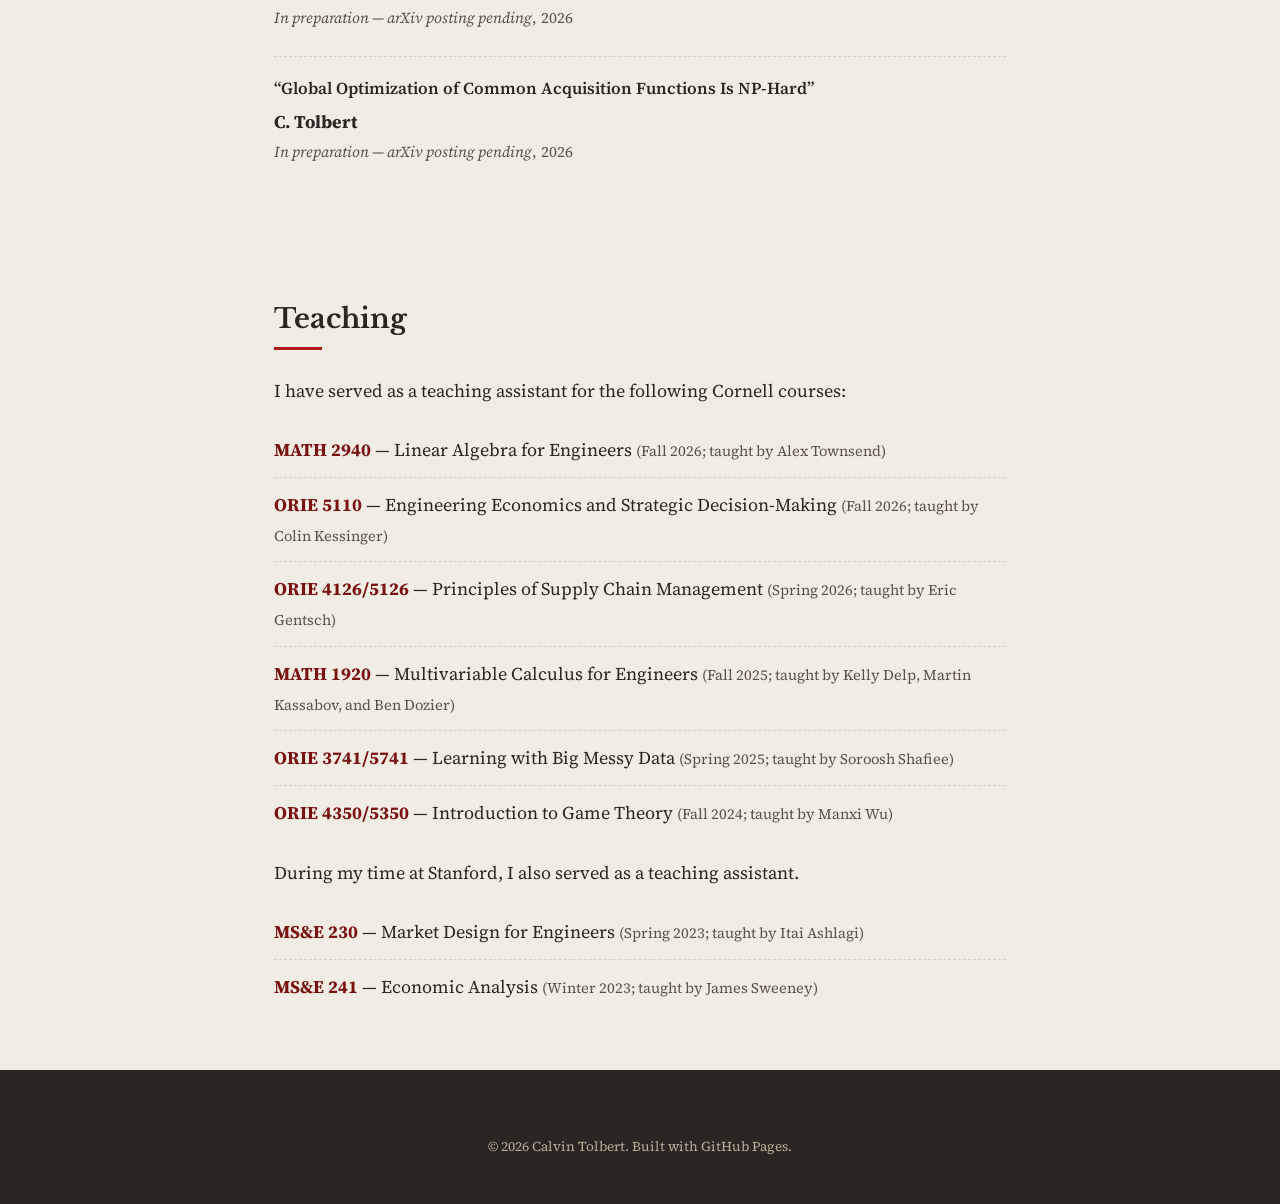
==== commit 7f865cb6: "Update index.html" ====
--- a/index.html
+++ b/index.html
@@ -3,8 +3,8 @@
 <head>
 <meta charset="UTF-8">
 <meta name="viewport" content="width=device-width, initial-scale=1.0">
-<title>Calvin Tolbert — Academic Website</title>
-<meta name="description" content="Personal academic website of Calvin Tolbert — Ph.D. candidate, School of Operations Research and Information Engineering, Cornell University. Research, publications, and CV.">
+<title>Calvin Tolbert</title>
+<meta name="description" content="Personal academic website of Calvin Tolbert, Cornell ORIE. Research, publications, and CV.">
 
 <!-- Fonts -->
 <link rel="preconnect" href="https://fonts.googleapis.com">
@@ -27,9 +27,7 @@
     <nav id="siteNav">
       <a href="#about">About</a>
       <a href="#publications">Publications</a>
-      <a href="#cv">CV</a>
       <a href="#teaching">Teaching</a>
-      <a href="#contact">Contact</a>
     </nav>
   </div>
 </header>
@@ -42,11 +40,10 @@
       <img class="avatar" src="assets/img/Calvin%204.jpg" alt="Photo of Calvin Tolbert">
       <div class="hero-text">
         <h1>Calvin Tolbert</h1>
-        <p class="role">Ph.D. Candidate, School of Operations Research and Information Engineering<br>Cornell University</p>
-        <p class="tagline">My research focuses on probabilistic machine learning, with an emphasis on numerical and computational methods with finite-time convergence guarantees — recently Bayesian matrix completion, non-log-concave sampling, non-convex global optimization, and Gaussian process computation for semiparametric kriging and Bayesian optimization.</p>
+        <p class="role">Ph.D. Candidate<br>School of Operations Research and Information Engineering<br>Cornell University</p>
+        <p class="tagline">Hello! Welcome to my website. If you would like to get in touch, please feel free to email my cornell.edu address; the prefix is <strong>cmt238</strong>. </p>
         <div class="hero-links">
-          <a href="cv/Tolbert%20CV%2008-2026.pdf" class="btn btn-primary"><i class="fa-solid fa-file-lines"></i> Download CV</a>
-          <a href="#contact" class="btn"><i class="fa-solid fa-envelope"></i> Contact</a>
+          <a href="cv/Tolbert%20CV%2008-2026.pdf" class="btn btn-primary"><i class="fa-solid fa-file-lines"></i> Download CV (last updated September 2026) </a>
         </div>
       </div>
     </div>
@@ -111,17 +108,6 @@
     </div>
   </section>
 
-  <!-- ================= CV ================= -->
-  <section id="cv" class="section">
-    <div class="wrap cv-wrap">
-      <h2>Curriculum Vitae</h2>
-      <div class="rule"></div>
-      <p>For full details on my education, research, teaching, and presentations, please see my CV.</p>
-      <a href="cv/Tolbert%20CV%2008-2026.pdf" class="btn btn-primary"><i class="fa-solid fa-file-arrow-down"></i> Download CV (PDF)</a>
-      <p class="section-note">Last updated: September 2026</p>
-    </div>
-  </section>
-
   <!-- ================= TEACHING ================= -->
   <section id="teaching" class="section alt">
     <div class="wrap">
@@ -136,7 +122,7 @@
         <li><span class="course-code">ORIE 3741/5741</span> — <span class="course-name">Learning with Big Messy Data</span> <span class="course-role">(Spring 2025; taught by Soroosh Shafiee)</span></li>
         <li><span class="course-code">ORIE 4350/5350</span> — <span class="course-name">Introduction to Game Theory</span> <span class="course-role">(Fall 2024; taught by Manxi Wu)</span></li>
       </ul>
-      <p>During my time at Stanford, I also served as a teaching assistant:</p>
+      <p>During my time at Stanford, I also served as a teaching assistant.</p>
       <ul class="teaching-list">
         <li><span class="course-code">MS&amp;E 230</span> — <span class="course-name">Market Design for Engineers</span> <span class="course-role">(Spring 2023; taught by Itai Ashlagi)</span></li>
         <li><span class="course-code">MS&amp;E 241</span> — <span class="course-name">Economic Analysis</span> <span class="course-role">(Winter 2023; taught by James Sweeney)</span></li>
@@ -149,11 +135,6 @@
 <!-- ================= CONTACT / FOOTER ================= -->
 <footer id="contact">
   <div class="wrap footer-inner">
-    <p class="footer-lead">Get in touch</p>
-    <p class="footer-email">Feel free to email my cornell.edu address — the prefix is <strong>cmt238</strong>.</p>
-    <div class="social-links">
-      <a href="https://scholar.google.com/citations?user=REPLACE_ME" aria-label="Google Scholar"><i class="fa-solid fa-graduation-cap"></i></a>
-    </div>
     <p class="copyright">&copy; <span id="year"></span> Calvin Tolbert. Built with GitHub Pages.</p>
   </div>
 </footer>
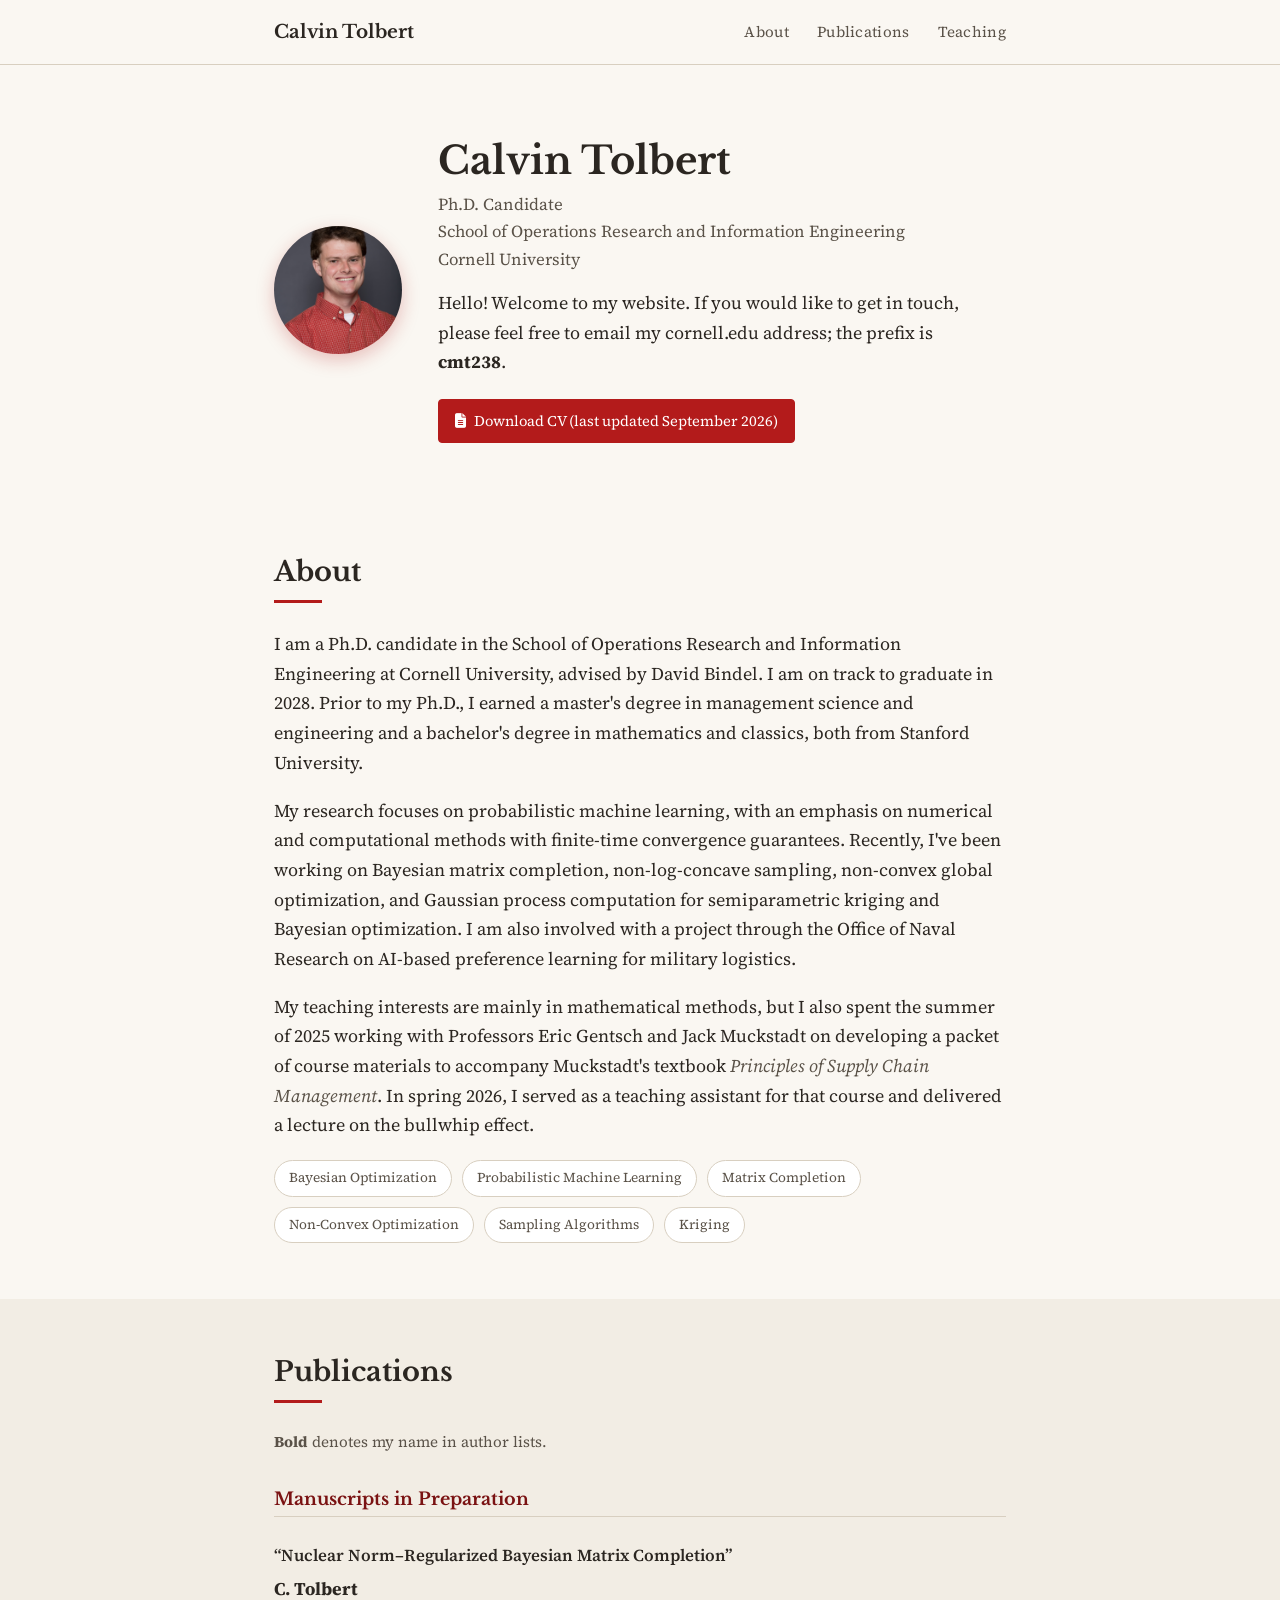
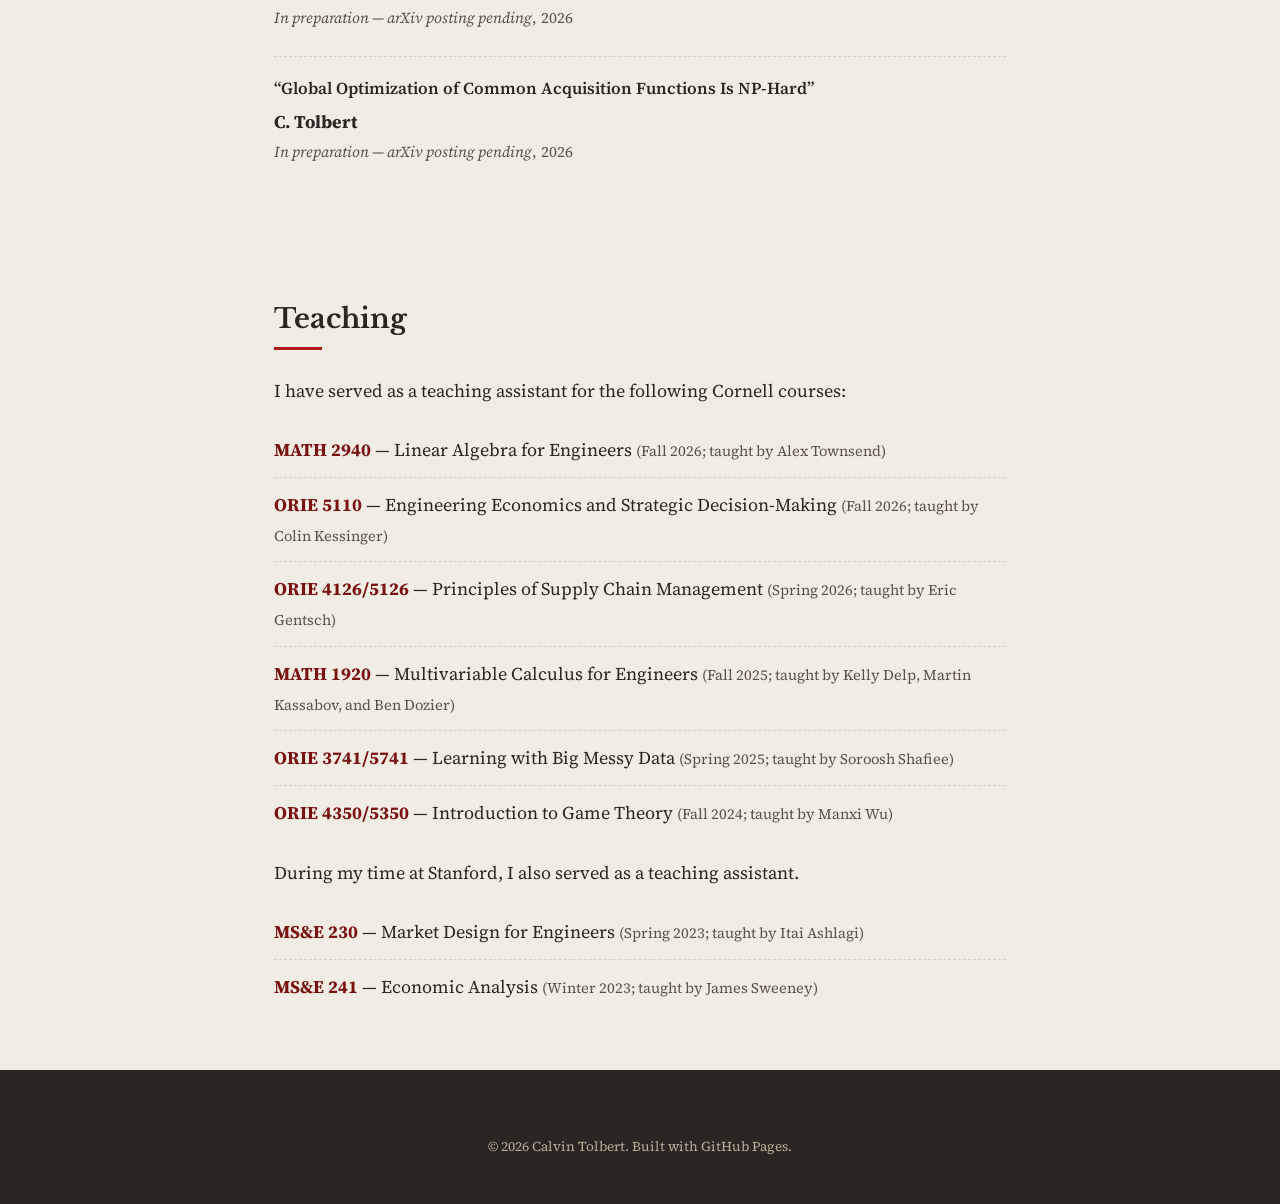
==== commit 4b390024: "Update index.html" ====
--- a/index.html
+++ b/index.html
@@ -57,8 +57,8 @@
       <p>
         I am a Ph.D. candidate in the School of Operations Research and Information Engineering at Cornell
         University, advised by David Bindel. I am on track to graduate in 2028. Prior to my Ph.D., I earned
-        a master's degree in Management Science and Engineering and a bachelor's degree in Mathematics and
-        Classics, both from Stanford University.
+        a master's degree in management science and engineering and a bachelor's degree in mathematics and
+        classics, both from Stanford University.
       </p>
       <p>
         My research focuses on probabilistic machine learning, with an emphasis on numerical and
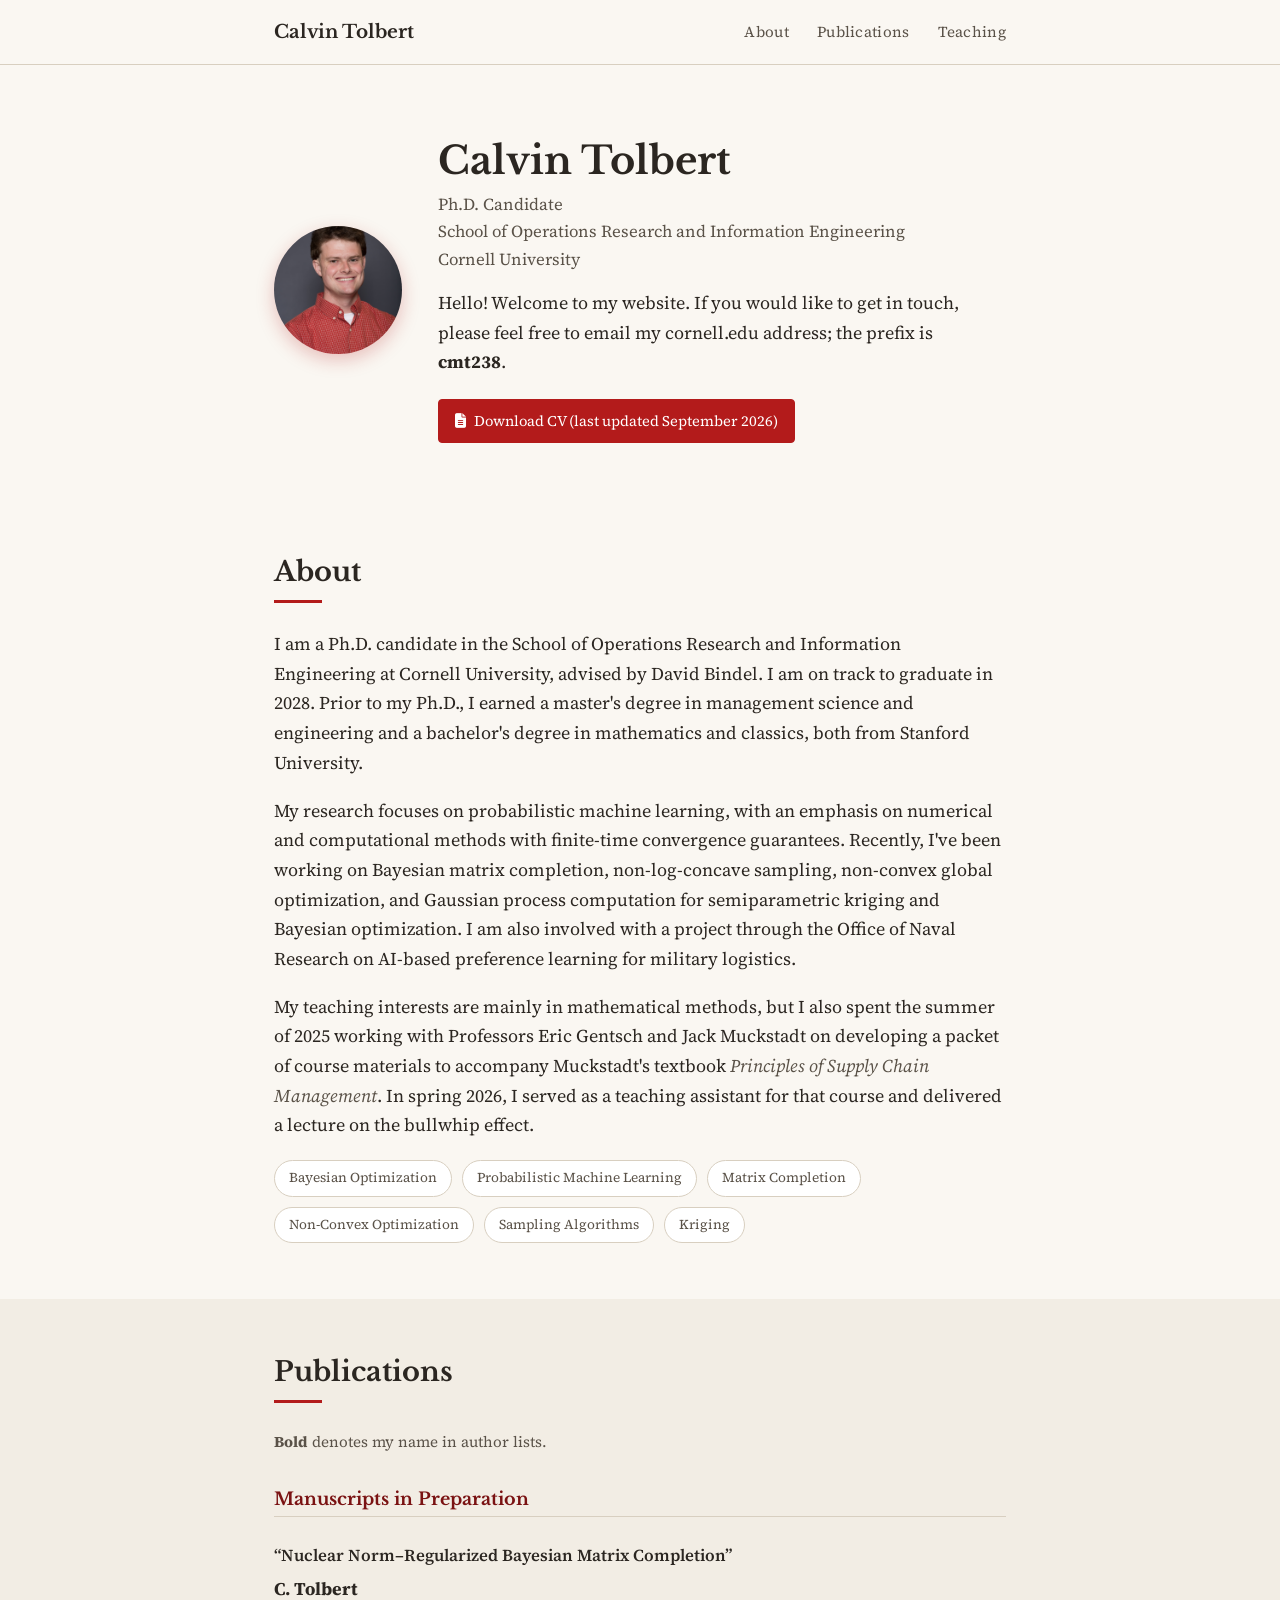
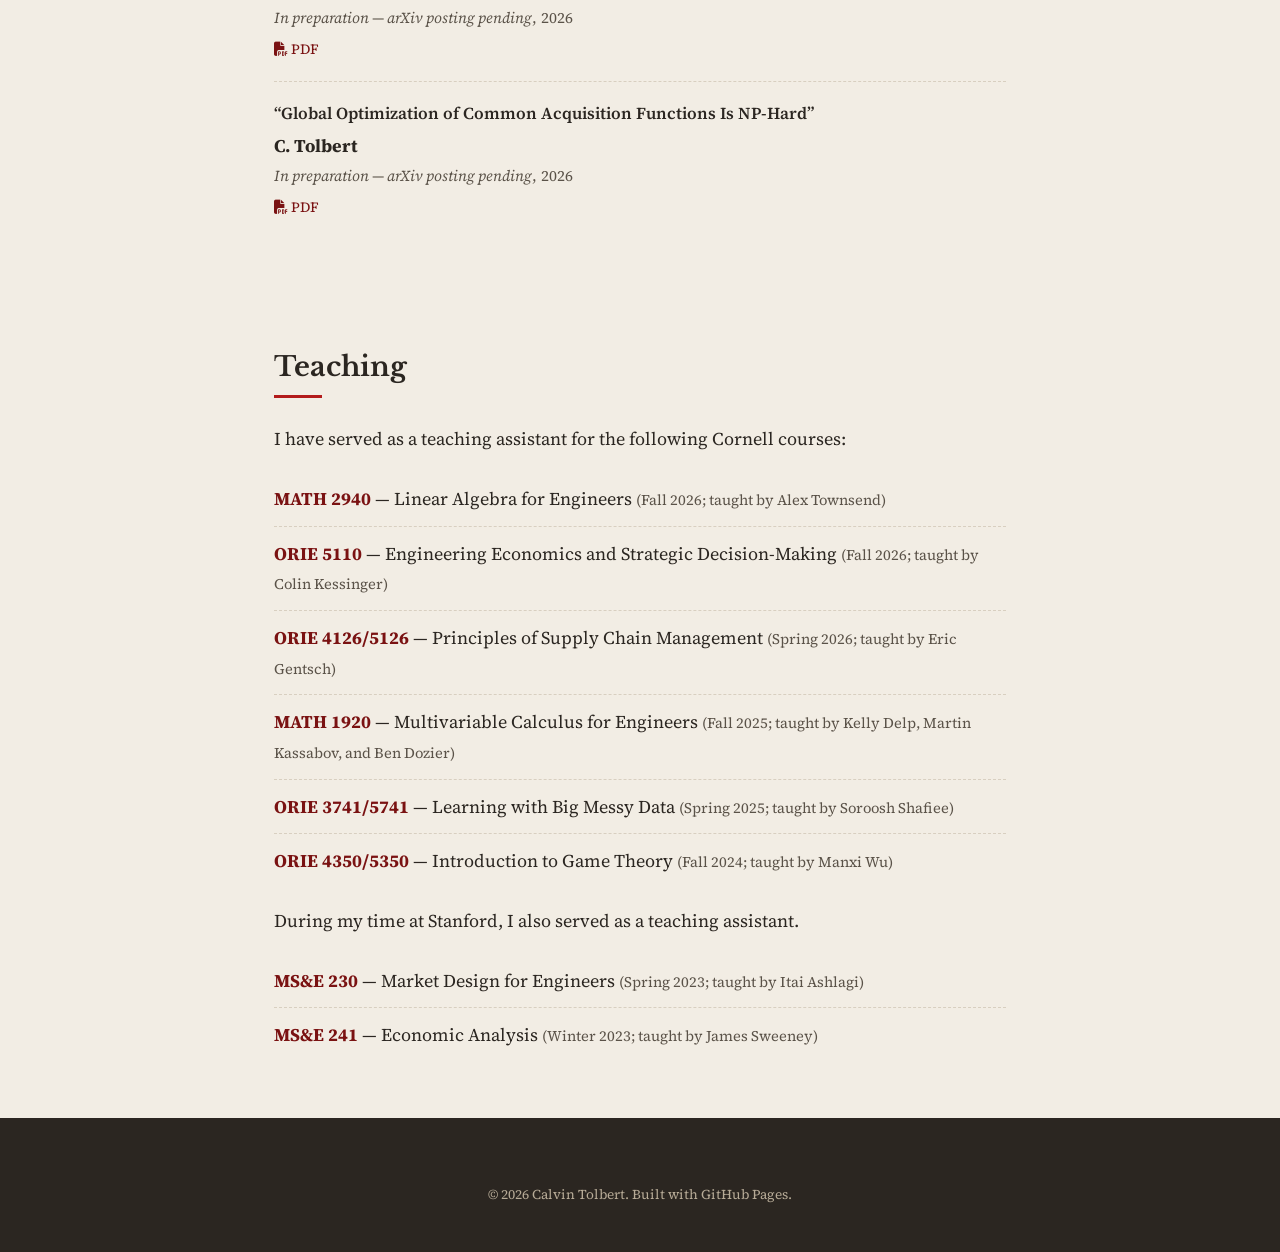
==== commit e7f3c045: "Update index.html" ====
--- a/index.html
+++ b/index.html
@@ -98,11 +98,13 @@
           <p class="pub-title">&ldquo;Nuclear Norm&#8211;Regularized Bayesian Matrix Completion&rdquo;</p>
           <p class="pub-authors"><strong>C. Tolbert</strong></p>
           <p class="pub-venue"><em>In preparation — arXiv posting pending</em>, 2026</p>
+          <p class="pub-links"><a href="papers/Tolbert_NNRBMC_arXiv.pdf"><i class="fa-solid fa-file-pdf"></i> PDF</a></p>
         </li>
         <li class="pub-item">
           <p class="pub-title">&ldquo;Global Optimization of Common Acquisition Functions Is NP-Hard&rdquo;</p>
           <p class="pub-authors"><strong>C. Tolbert</strong></p>
           <p class="pub-venue"><em>In preparation — arXiv posting pending</em>, 2026</p>
+          <p class="pub-links"><a href="papers/Tolbert_acquisition_NP-hard_arXiv.pdf"><i class="fa-solid fa-file-pdf"></i> PDF</a></p>
         </li>
       </ul>
     </div>
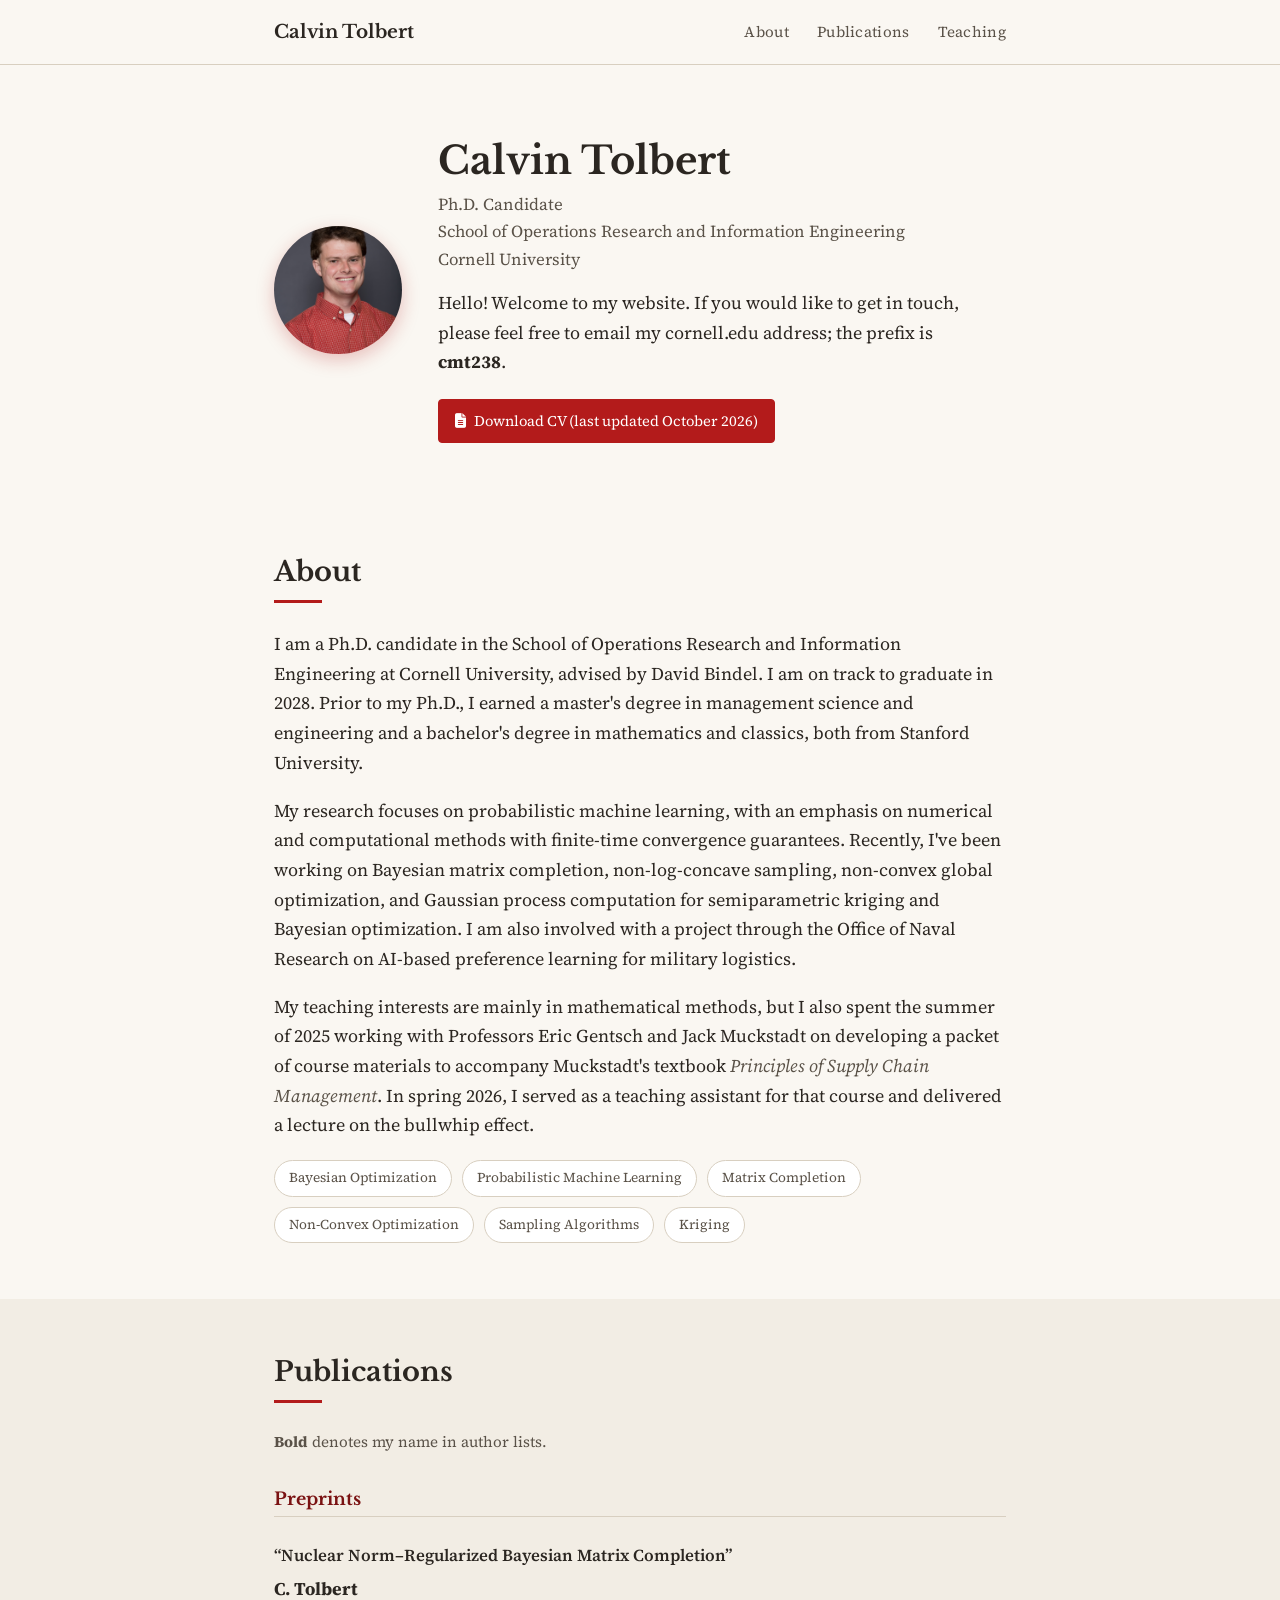
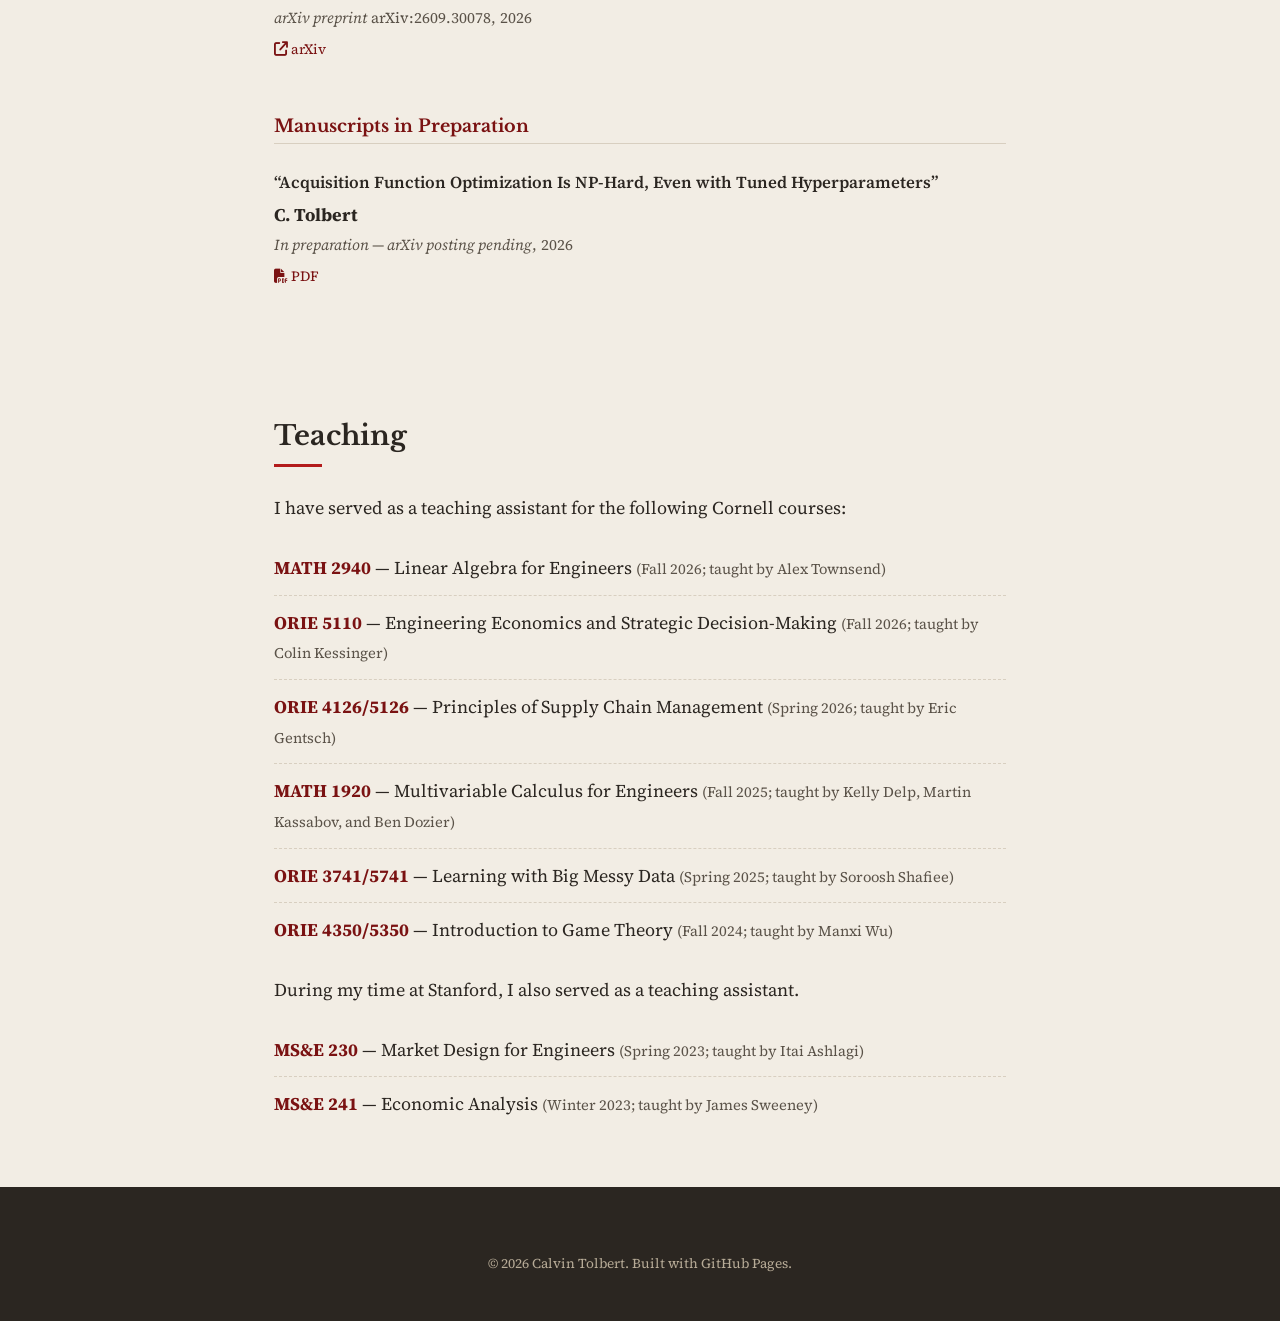
==== commit de3bd695: "Update index.html" ====
--- a/index.html
+++ b/index.html
@@ -43,7 +43,7 @@
         <p class="role">Ph.D. Candidate<br>School of Operations Research and Information Engineering<br>Cornell University</p>
         <p class="tagline">Hello! Welcome to my website. If you would like to get in touch, please feel free to email my cornell.edu address; the prefix is <strong>cmt238</strong>. </p>
         <div class="hero-links">
-          <a href="cv/Tolbert%20CV%2008-2026.pdf" class="btn btn-primary"><i class="fa-solid fa-file-lines"></i> Download CV (last updated September 2026) </a>
+          <a href="cv/Tolbert%20CV%2010-2026.pdf" class="btn btn-primary"><i class="fa-solid fa-file-lines"></i> Download CV (last updated October 2026) </a>
         </div>
       </div>
     </div>
@@ -92,19 +92,23 @@
       <div class="rule"></div>
       <p class="section-note"><strong>Bold</strong> denotes my name in author lists.</p>
 
-      <h3 class="pub-group">Manuscripts in Preparation</h3>
+      <h3 class="pub-group">Preprints</h3>
       <ul class="pub-list">
         <li class="pub-item">
           <p class="pub-title">&ldquo;Nuclear Norm&#8211;Regularized Bayesian Matrix Completion&rdquo;</p>
           <p class="pub-authors"><strong>C. Tolbert</strong></p>
-          <p class="pub-venue"><em>In preparation — arXiv posting pending</em>, 2026</p>
-          <p class="pub-links"><a href="papers/Tolbert_NNRBMC_arXiv.pdf"><i class="fa-solid fa-file-pdf"></i> PDF</a></p>
+          <p class="pub-venue"><em>arXiv preprint</em> arXiv:2609.30078, 2026</p>
+          <p class="pub-links"><a href="https://arxiv.org/abs/2609.30078"><i class="fa-solid fa-arrow-up-right-from-square"></i> arXiv</a></p>
         </li>
+      </ul>
+
+      <h3 class="pub-group">Manuscripts in Preparation</h3>
+      <ul class="pub-list">
         <li class="pub-item">
-          <p class="pub-title">&ldquo;Global Optimization of Common Acquisition Functions Is NP-Hard&rdquo;</p>
+          <p class="pub-title">&ldquo;Acquisition Function Optimization Is NP-Hard, Even with Tuned Hyperparameters&rdquo;</p>
           <p class="pub-authors"><strong>C. Tolbert</strong></p>
           <p class="pub-venue"><em>In preparation — arXiv posting pending</em>, 2026</p>
-          <p class="pub-links"><a href="papers/Tolbert_acquisition_NP-hard_arXiv.pdf"><i class="fa-solid fa-file-pdf"></i> PDF</a></p>
+          <p class="pub-links"><a href="papers/NP-hard_25_Oct.pdf"><i class="fa-solid fa-file-pdf"></i> PDF</a></p>
         </li>
       </ul>
     </div>
